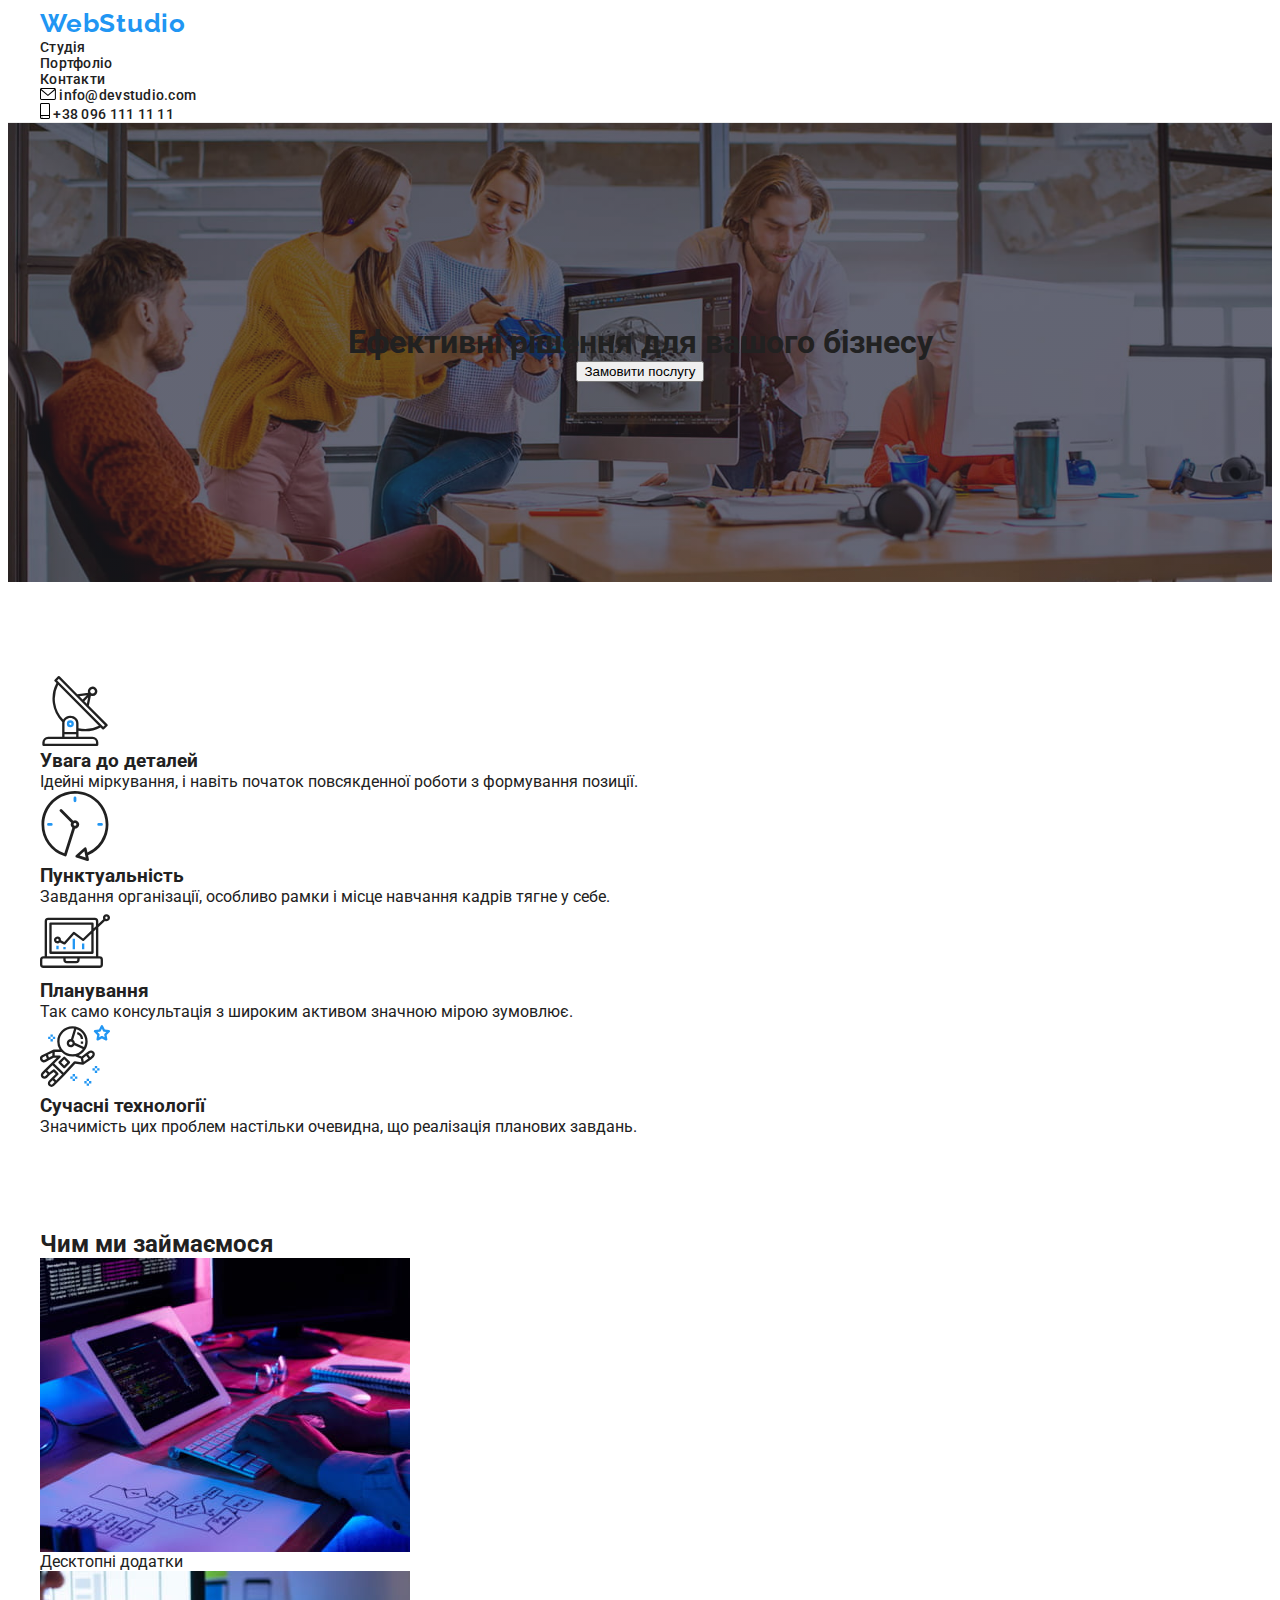
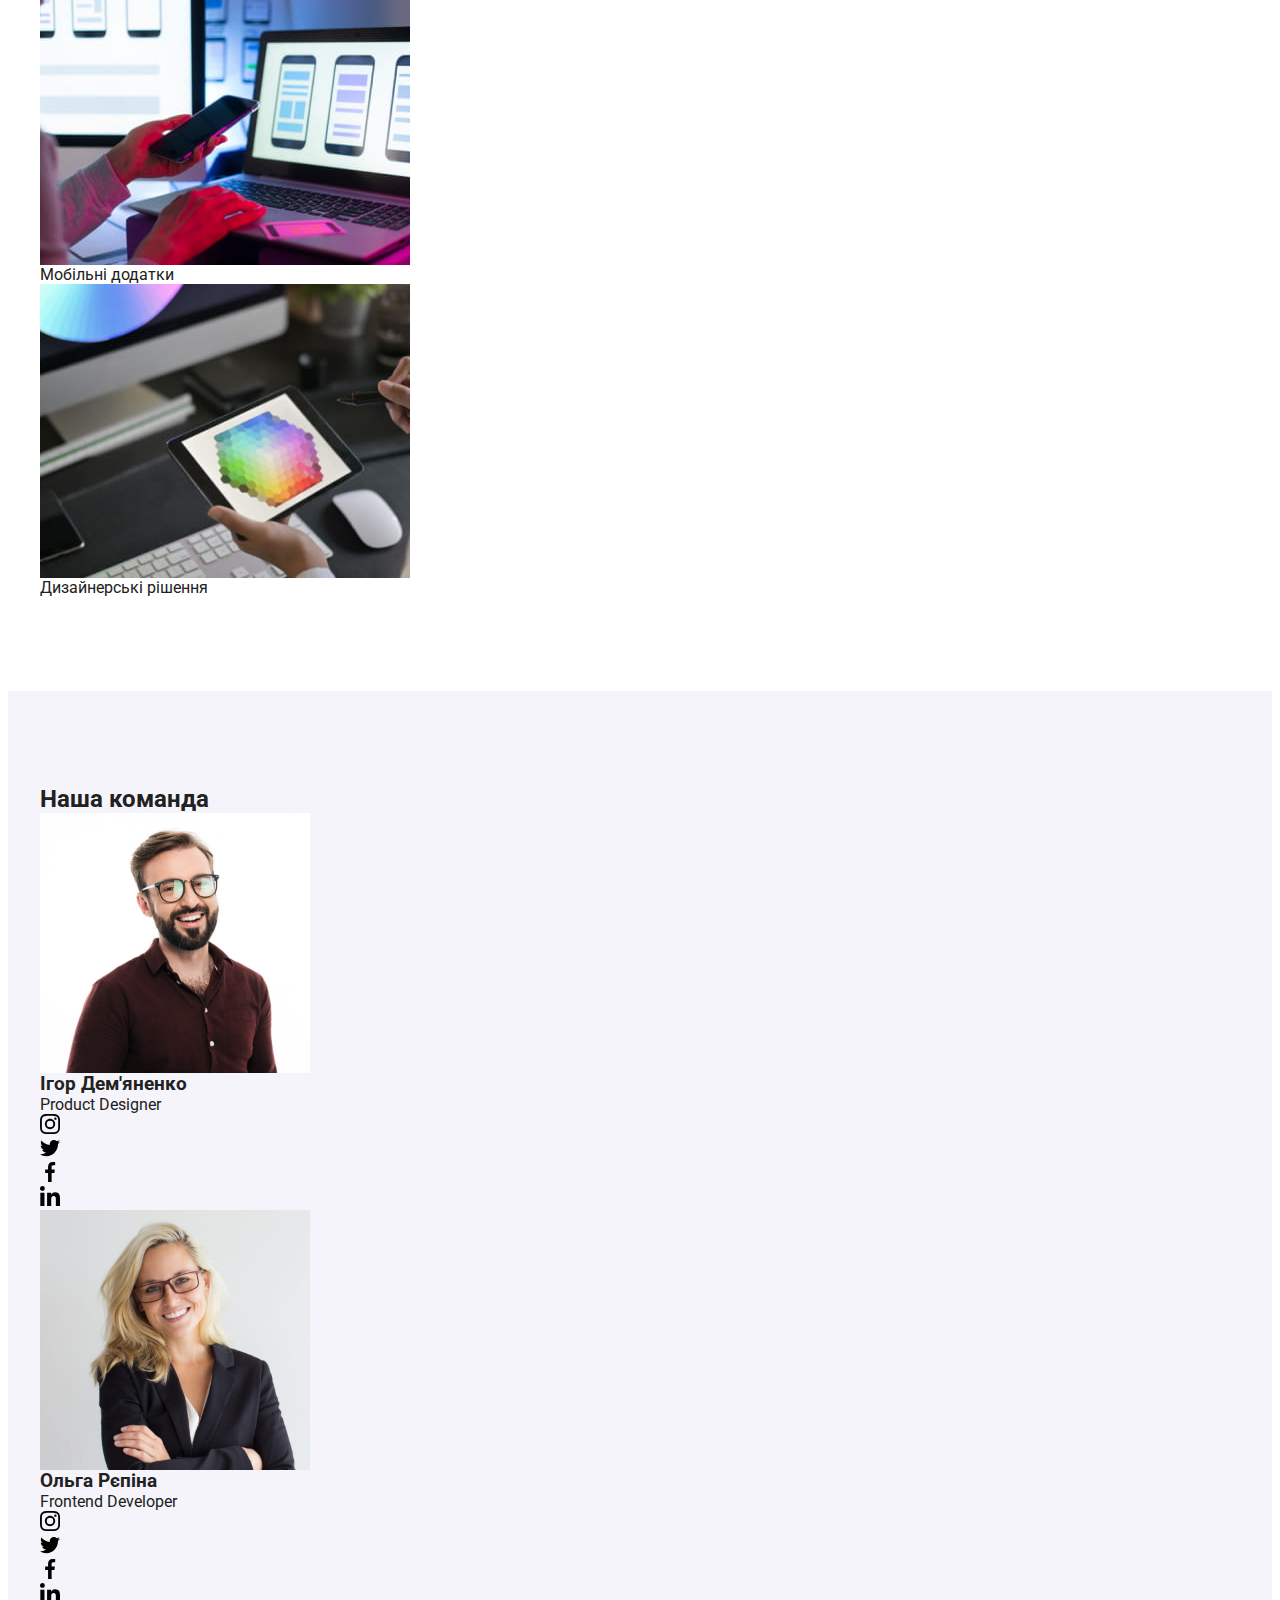
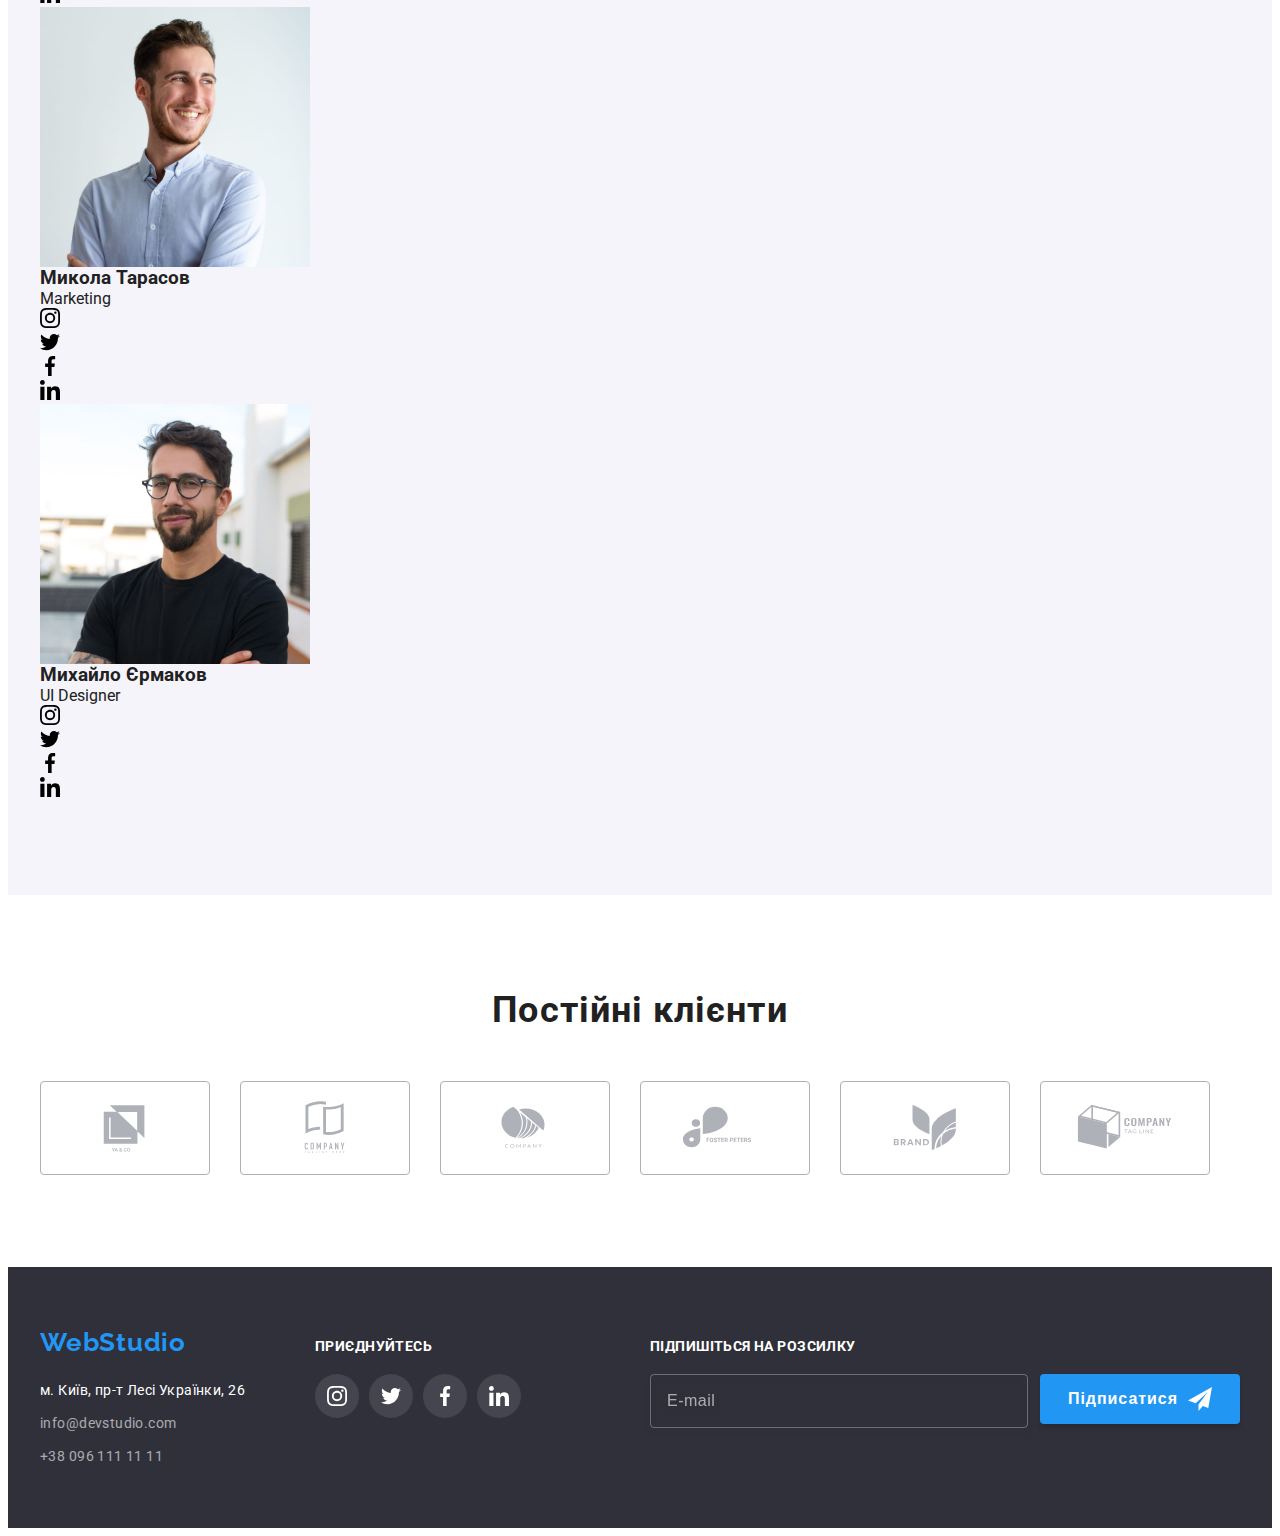
==== index.html @ ef0fe31c "edit classes by methodology BEM" ====
<!DOCTYPE html>
<html lang="uk">
  <head>
    <meta charset="UTF-8" />
    <meta http-equiv="X-UA-Compatible" content="IE=edge" />
    <meta name="viewport" content="width=device-width, initial-scale=1.0" />
    <title>Студія</title>
    <!-- Fonts -->
    <link rel="preconnect" href="https://fonts.googleapis.com" />
    <link rel="preconnect" href="https://fonts.gstatic.com" crossorigin />
    <link
      href="https://fonts.googleapis.com/css2?family=Raleway:wght@700&family=Roboto:wght@400;500;700;900&display=swap"
      rel="stylesheet"
    />
    <!-- Modern Normalize -->
    <link
      rel="stylesheet"
      href="https://cdnjs.cloudflare.com/ajax/libs/modern-normalize/1.1.0/modern-normalize.min.css"
      integrity="sha512-wpPYUAdjBVSE4KJnH1VR1HeZfpl1ub8YT/NKx4PuQ5NmX2tKuGu6U/JRp5y+Y8XG2tV+wKQpNHVUX03MfMFn9Q=="
      crossorigin="anonymous"
      referrerpolicy="no-referrer"
    />
    <!-- Custom Styles -->
    <link rel="stylesheet" href="./css/style.css" />
  </head>
  <body class="page">
    <header class="header">
      <div class="container header__container">
        <a class="logo header__logo link" lang="en" href="./index.html"
          >Web<span class="logo__dark">Studio</span></a
        >
        <nav class="nav">
          <ul class="nav__list list">
            <li class="nav__item">
              <a class="nav__link link current" href="./index.html">Студія</a>
            </li>
            <li class="nav__item">
              <a class="nav__link link" href="./portfolio.html">Портфоліо</a>
            </li>
            <li class="nav__item">
              <a class="nav__link link" href="#">Контакти</a>
            </li>
          </ul>
        </nav>
        <ul class="header-contact list">
          <li class="header-contact__item">
            <a class="header-contact__link link" href="mailto:info@devstudio.com">
              <svg class="header-contact__icon" width="16" height="12">
                <use href="./images/icons.svg#mail"></use>
              </svg>
              info@devstudio.com</a
            >
          </li>
          <li class="header-contact__item">
            <a class="header-contact__link link" href="tel:+380961111111">
              <svg class="header-contact__icon" width="10" height="16">
                <use href="./images/icons.svg#phone"></use>
              </svg>
              +38 096 111 11 11</a
            >
          </li>
        </ul>
      </div>
    </header>
    <main>
      <!-- Герой  -->
      <section class="hero">
        <div class="container">
          <h1 class="hero__title">Ефективні рішення для вашого бізнесу</h1>
          <button class="hero__btn" type="button" data-modal-open>Замовити послугу</button>
        </div>
      </section>
      <!-- Особливості -->
      <section class="features section">
        <div class="container">
          <h2 class="features__main-title visually-hidden">Особливості</h2>
          <ul class="features__list list">
            <li class="features__list-item">
              <div class="features__bg-box">
                <svg class="features__icon" width="70" height="70">
                  <use href="./images/icons.svg#antenna"></use>
                </svg>
              </div>
              <h3 class="features__title">Увага до деталей</h3>
              <p class="features__subtitle">
                Ідейні міркування, і навіть початок повсякденної роботи з формування позиції.
              </p>
            </li>
            <li class="features__list-item">
              <div class="features__bg-box">
                <svg class="features__icon" width="70" height="70">
                  <use href="./images/icons.svg#clock"></use>
                </svg>
              </div>
              <h3 class="features__title">Пунктуальність</h3>
              <p class="features__subtitle">
                Завдання організації, особливо рамки і місце навчання кадрів тягне у себе.
              </p>
            </li>
            <li class="features__list-item">
              <div class="features__bg-box">
                <svg class="features__icon" width="70" height="70">
                  <use href="./images/icons.svg#diagram"></use>
                </svg>
              </div>
              <h3 class="features__title">Планування</h3>
              <p class="features__subtitle">
                Так само консультація з широким активом значною мірою зумовлює.
              </p>
            </li>
            <li class="features__list-item">
              <div class="features__bg-box">
                <svg class="features__icon" width="70" height="70">
                  <use href="./images/icons.svg#astronaut"></use>
                </svg>
              </div>
              <h3 class="features__title">Сучасні технології</h3>
              <p class="features__subtitle">
                Значимість цих проблем настільки очевидна, що реалізація планових завдань.
              </p>
            </li>
          </ul>
        </div>
      </section>
      <!-- Чим ми займаємося -->
      <section class="function">
        <div class="container">
          <h2 class="function__title">Чим ми займаємося</h2>
          <ul class="function__list list">
            <li class="function__list-item">
              <div class="function__thumb">
                <img
                  class="function__img"
                  src="./images/what-we-do/img-1.jpg"
                  alt="Десктопні додатки"
                  width="370"
                  height="294"
                />
                <div class="function__txt-box">
                  <p class="function__txt">Десктопні додатки</p>
                </div>
              </div>
            </li>
            <li class="function__list-item">
              <div class="function__thumb">
                <img
                  class="function__img"
                  src="./images/what-we-do/img-2.jpg"
                  alt="Мобільні додатки"
                  width="370"
                  height="294"
                />
                <div class="function__txt-box">
                  <p class="function__txt">Мобільні додатки</p>
                </div>
              </div>
            </li>
            <li class="function__list-item">
              <div class="function__thumb">
                <img
                  class="function__img"
                  src="./images/what-we-do/img-3.jpg"
                  alt="Дизайнерські рішення"
                  width="370"
                  height="294"
                />
                <div class="function__txt-box">
                  <p class="function__txt">Дизайнерські рішення</p>
                </div>
              </div>
            </li>
          </ul>
        </div>
      </section>
      <!-- Наша команда -->
      <section class="team section">
        <div class="container">
          <h2 class="team__title">Наша команда</h2>
          <ul class="team__list list">
            <li class="team__item">
              <img
                class="team__img"
                src="./images/our-team/img-1.jpg"
                alt="Ігор Дем'яненко"
                width="270"
                height="260"
              />
              <div class="team__info">
                <h3 class="team__name">Ігор Дем'яненко</h3>
                <p class="team__profession" lang="en">Product Designer</p>
                <ul class="team__socials list">
                  <li class="socials_item">
                    <a
                      class="socials_link link"
                      href="https://instagram.com"
                      target="_blank"
                      rel="noopener noreferrer"
                      aria-label="Instagram"
                    >
                      <svg class="socials_icon" width="20" height="20">
                        <use href="./images/icons.svg#instagram"></use>
                      </svg>
                    </a>
                  </li>
                  <li class="socials__item">
                    <a
                      class="socials__link link"
                      href="https://twitter.com"
                      target="_blank"
                      rel="noopener noreferrer"
                      aria-label="Twitter"
                    >
                      <svg class="socials__icon" width="20" height="20">
                        <use href="./images/icons.svg#twitter"></use>
                      </svg>
                    </a>
                  </li>
                  <li class="socials__item">
                    <a
                      class="socials__link link"
                      href="https://facebook.com"
                      target="_blank"
                      rel="noopener noreferrer"
                      aria-label="Facebook"
                    >
                      <svg class="socials__icon" width="20" height="20">
                        <use href="./images/icons.svg#facebook"></use>
                      </svg>
                    </a>
                  </li>
                  <li class="socials__item">
                    <a
                      class="socials__link link"
                      href="https://linkedin.com"
                      target="_blank"
                      rel="noopener noreferrer"
                      aria-label="Linkedin"
                    >
                      <svg class="socials__icon" width="20" height="20">
                        <use href="./images/icons.svg#linkedin"></use>
                      </svg>
                    </a>
                  </li>
                </ul>
              </div>
            </li>
            <li class="team__item">
              <img
                class="team__img"
                src="./images/our-team/img-2.jpg"
                alt="Ольга Рєпіна"
                width="270"
                height="260"
              />
              <div class="team__info">
                <h3 class="team__name">Ольга Рєпіна</h3>
                <p class="team__profession" lang="en">Frontend Developer</p>
                <ul class="team__socials list">
                  <li class="socials__item">
                    <a
                      class="socials__link link"
                      href="https://instagram.com"
                      target="_blank"
                      rel="noopener noreferrer"
                      aria-label="Instagram"
                    >
                      <svg class="socials__icon" width="20" height="20">
                        <use href="./images/icons.svg#instagram"></use>
                      </svg>
                    </a>
                  </li>
                  <li class="socials__item">
                    <a
                      class="socials__link link"
                      href="https://twitter.com"
                      target="_blank"
                      rel="noopener noreferrer"
                      aria-label="Twitter"
                    >
                      <svg class="socials__icon" width="20" height="20">
                        <use href="./images/icons.svg#twitter"></use>
                      </svg>
                    </a>
                  </li>
                  <li class="socials__item">
                    <a
                      class="socials__link link"
                      href="https://facebook.com"
                      target="_blank"
                      rel="noopener noreferrer"
                      aria-label="Facebook"
                    >
                      <svg class="socials__icon" width="20" height="20">
                        <use href="./images/icons.svg#facebook"></use>
                      </svg>
                    </a>
                  </li>
                  <li class="socials__item">
                    <a
                      class="socials__link link"
                      href="https://linkedin.com"
                      target="_blank"
                      rel="noopener noreferrer"
                      aria-label="Linkedin"
                    >
                      <svg class="socials__icon" width="20" height="20">
                        <use href="./images/icons.svg#linkedin"></use>
                      </svg>
                    </a>
                  </li>
                </ul>
              </div>
            </li>
            <li class="team__item">
              <img
                class="team__img"
                src="./images/our-team/img-3.jpg"
                alt="Микола Тарасов"
                width="270"
                height="260"
              />
              <div class="team__info">
                <h3 class="team__name">Микола Тарасов</h3>
                <p class="team__profession" lang="en">Marketing</p>
                <ul class="team__socials list">
                  <li class="socials__item">
                    <a
                      class="socials__link link"
                      href="https://instagram.com"
                      target="_blank"
                      rel="noopener noreferrer"
                      aria-label="Instagram"
                    >
                      <svg class="socials__icon" width="20" height="20">
                        <use href="./images/icons.svg#instagram"></use>
                      </svg>
                    </a>
                  </li>
                  <li class="socials__item">
                    <a
                      class="socials__link link"
                      href="https://twitter.com"
                      target="_blank"
                      rel="noopener noreferrer"
                      aria-label="Twitter"
                    >
                      <svg class="socials__icon" width="20" height="20">
                        <use href="./images/icons.svg#twitter"></use>
                      </svg>
                    </a>
                  </li>
                  <li class="socials__item">
                    <a
                      class="socials__link link"
                      href="https://facebook.com"
                      target="_blank"
                      rel="noopener noreferrer"
                      aria-label="Facebook"
                    >
                      <svg class="socials__icon" width="20" height="20">
                        <use href="./images/icons.svg#facebook"></use>
                      </svg>
                    </a>
                  </li>
                  <li class="socials__item">
                    <a
                      class="socials__link link"
                      href="https://linkedin.com"
                      target="_blank"
                      rel="noopener noreferrer"
                      aria-label="Linkedin"
                    >
                      <svg class="socials__icon" width="20" height="20">
                        <use href="./images/icons.svg#linkedin"></use>
                      </svg>
                    </a>
                  </li>
                </ul>
              </div>
            </li>
            <li class="team__item">
              <img
                class="team__img"
                src="./images/our-team/img-4.jpg"
                alt="Михайло Єрмаков"
                width="270"
                height="260"
              />
              <div class="team__info">
                <h3 class="team__name">Михайло Єрмаков</h3>
                <p class="team__profession" lang="en">UI Designer</p>
                <ul class="team__socials list">
                  <li class="socials__item">
                    <a
                      class="socials__link link"
                      href="https://instagram.com"
                      target="_blank"
                      rel="noopener noreferrer"
                      aria-label="Instagram"
                    >
                      <svg class="socials__icon" width="20" height="20">
                        <use href="./images/icons.svg#instagram"></use>
                      </svg>
                    </a>
                  </li>
                  <li class="socials__item">
                    <a
                      class="socials__link link"
                      href="https://twitter.com"
                      target="_blank"
                      rel="noopener noreferrer"
                      aria-label="Twitter"
                    >
                      <svg class="socials__icon" width="20" height="20">
                        <use href="./images/icons.svg#twitter"></use>
                      </svg>
                    </a>
                  </li>
                  <li class="socials__item">
                    <a
                      class="socials__link link"
                      href="https://facebook.com"
                      target="_blank"
                      rel="noopener noreferrer"
                      aria-label="Facebook"
                    >
                      <svg class="socials__icon" width="20" height="20">
                        <use href="./images/icons.svg#facebook"></use>
                      </svg>
                    </a>
                  </li>
                  <li class="socials__item">
                    <a
                      class="socials__link link"
                      href="https://linkedin.com"
                      target="_blank"
                      rel="noopener noreferrer"
                      aria-label="Linkedin"
                    >
                      <svg class="socials__icon" width="20" height="20">
                        <use href="./images/icons.svg#linkedin"></use>
                      </svg>
                    </a>
                  </li>
                </ul>
              </div>
            </li>
          </ul>
        </div>
      </section>
      <!-- Постійні клієнти -->
      <section class="clients section">
        <div class="container">
          <h2 class="clients-title">Постійні клієнти</h2>
          <ul class="clients-list list">
            <li class="clients-list-item">
              <a
                class="clients-link link"
                href="#"
                target="_blank"
                rel="noopener noreferrer"
                aria-label="YA & CO"
                ><svg class="client-icon" width="106" height="60">
                  <use href="./images/icons.svg#client1"></use>
                </svg>
              </a>
            </li>
            <li class="clients-list-item">
              <a
                class="clients-link link"
                href="#"
                target="_blank"
                rel="noopener noreferrer"
                aria-label="COMPANY TAGLINE HERE"
                ><svg class="client-icon" width="106" height="60">
                  <use href="./images/icons.svg#client2"></use>
                </svg>
              </a>
            </li>
            <li class="clients-list-item">
              <a
                class="clients-link link"
                href="#"
                target="_blank"
                rel="noopener noreferrer"
                aria-label="COMPANY"
                ><svg class="client-icon" width="106" height="60">
                  <use href="./images/icons.svg#client3"></use>
                </svg>
              </a>
            </li>
            <li class="clients-list-item">
              <a
                class="clients-link link"
                href="#"
                target="_blank"
                rel="noopener noreferrer"
                aria-label="FOSTER PETERS"
                ><svg class="client-icon" width="106" height="60">
                  <use href="./images/icons.svg#client4"></use>
                </svg>
              </a>
            </li>
            <li class="clients-list-item">
              <a
                class="clients-link link"
                href="#"
                target="_blank"
                rel="noopener noreferrer"
                aria-label="BRAND"
                ><svg class="client-icon" width="106" height="60">
                  <use href="./images/icons.svg#client5"></use>
                </svg>
              </a>
            </li>
            <li class="clients-list-item">
              <a
                class="clients-link link"
                href="#"
                target="_blank"
                rel="noopener noreferrer"
                aria-label="COMPANY TAG LINE"
                ><svg class="client-icon" width="106" height="60">
                  <use href="./images/icons.svg#client6"></use>
                </svg>
              </a>
            </li>
          </ul>
        </div>
      </section>
    </main>
    <footer class="footer">
      <div class="footer-container container">
        <div class="footer-nav">
          <a class="logo footer-link link" lang="en" href="./index.html"
            >Web<span class="logo__light">Studio</span></a
          >
          <address class="info">
            <ul class="info-list list">
              <li class="info-list-item">
                <a
                  class="adress-link link"
                  href="https://goo.gl/maps/as8fTJ3yX4qx2LzX6"
                  target="_blank"
                  rel="noopener noreferrer"
                  >м. Київ, пр-т Лесі Українки, 26</a
                >
              </li>
              <li class="info-list-item">
                <a class="info-link link" href="mailto:info@devstudio.com">info@devstudio.com</a>
              </li>
              <li class="info-list-item">
                <a class="info-link link" href="tel:+380961111111">+38 096 111 11 11</a>
              </li>
            </ul>
          </address>
        </div>
        <div class="footer-socials">
          <strong class="footer-socials-title">приєднуйтесь</strong>
          <ul class="footer-socials-list list">
            <li class="footer-socials-item">
              <a
                class="footer-socials-link link"
                href="https://instagram.com"
                target="_blank"
                rel="noopener noreferrer"
                aria-label="Instagram"
              >
                <svg class="footer-socials-icon" width="20" height="20">
                  <use href="./images/icons.svg#instagram"></use>
                </svg>
              </a>
            </li>
            <li class="footer-socials-item">
              <a
                class="footer-socials-link link"
                href="https://twitter.com"
                target="_blank"
                rel="noopener noreferrer"
                aria-label="Twitter"
              >
                <svg class="footer-socials-icon" width="20" height="20">
                  <use href="./images/icons.svg#twitter"></use>
                </svg>
              </a>
            </li>
            <li class="footer-socials-item">
              <a
                class="footer-socials-link link"
                href="https://facebook.com"
                target="_blank"
                rel="noopener noreferrer"
                aria-label="Facebook"
              >
                <svg class="footer-socials-icon" width="20" height="20">
                  <use href="./images/icons.svg#facebook"></use>
                </svg>
              </a>
            </li>
            <li class="footer-socials-item">
              <a
                class="footer-socials-link link"
                href="https://linkedin.com"
                target="_blank"
                rel="noopener noreferrer"
                aria-label="Linkedin"
              >
                <svg class="footer-socials-icon" width="20" height="20">
                  <use href="./images/icons.svg#linkedin"></use>
                </svg>
              </a>
            </li>
          </ul>
        </div>

        <div class="subscribe-box">
          <strong class="subscribe-form-title">Підпишіться на розсилку</strong>
          <form class="subscribe-form" name="subscribe-form">
            <label class="subscribe-form-field">
              <input
                class="subscribe-form-input"
                type="email"
                name="user-mail"
                placeholder="E-mail"
            /></label>
            <button class="subscribe-btn" type="submit">
              Підписатися
              <svg class="subscribe-icon" width="24" height="24">
                <use href="./images/icons.svg#subscribe"></use>
              </svg>
            </button>
          </form>
        </div>
      </div>
    </footer>
    <!-- Modal window -->
    <div class="backdrop is-hidden" data-modal>
      <div class="modal">
        <button class="modal-btn" type="button" data-modal-close>
          <svg width="11" height="11">
            <use href="./images/icons.svg#close-x"></use>
          </svg>
        </button>
        <!-- Modal window form -->
        <form class="register-form" name="register-form">
          <strong class="register-form-title">Залиште свої дані, ми вам передзвонимо</strong>

          <div class="register-form-group" role="group">
            <label class="register-form-field">
              <span class="register-form-label">Ім'я</span>
              <input class="register-form-input" type="text" name="user-name" required />
              <svg class="register-form-icon" width="18" height="18">
                <use href="./images/icons.svg#form-name"></use>
              </svg>
            </label>

            <label class="register-form-field">
              <span class="register-form-label">Телефон</span>
              <input
                class="register-form-input"
                type="tel"
                name="user-phone"
                required
                minlength="12"
                maxlength="12"
              />
              <svg class="register-form-icon" width="18" height="18">
                <use href="./images/icons.svg#form-tel"></use>
              </svg>
            </label>

            <label class="register-form-field">
              <span class="register-form-label">Пошта</span>
              <input class="register-form-input" type="email" name="user-mail" required />
              <svg class="register-form-icon" width="18" height="18">
                <use href="./images/icons.svg#form-mail"></use>
              </svg>
            </label>

            <label class="register-form-field">
              <span class="register-form-head">Коментар</span>
              <textarea
                class="register-form-comment"
                name="user-comment"
                rows="4"
                placeholder="Введіть текст"
              ></textarea>
            </label>
          </div>

          <label class="register-form-agreement">
            <input
              class="register-form-checkbox visually-hidden"
              type="checkbox"
              name="user-agreement"
            />
            <svg class="checkbox-icon" width="16" height="15">
              <use class="icon-checked" href="./images/icons.svg#checked"></use>
              <use class="icon-unchecked" href="./images/icons.svg#unchecked"></use>
            </svg>
            <span class="register-form-desc">
              Погоджуюся з розсилкою та приймаю
              <a class="register-form-link link" href="#" target="_blank">Умови договору</a>
            </span>
          </label>
          <button class="register-form-btn" type="submit">Відправити</button>
        </form>
      </div>
    </div>
    <script src="./js/modal.js"></script>
  </body>
</html>
---- css/style.css ----
:root {
  /* Fonts */
  --main-font: 'Roboto', sans-serif;
  --secondary-font: 'Raleway', sans-serif;

  /* Text colors */
  --main-txt-cl: #212121;
  --secondary-txt-cl: #757575;
  --light-txt-cl: #ffffff;
  --dark-logo-cl: #000000;
  --blue-cl: #2196f3;
  --info-txt-cl: rgba(255, 255, 255, 0.6);
  --secondary-form-txt-cl: rgba(117, 117, 117, 0.5);

  /* Background colors */
  --main-background-cl: #ffffff;
  --secondary-background-cl: #2f303a;
  --grey-background-cl: #f5f4fa;
  --shadow-background: rgba(47, 48, 58, 0.4);
  --footer-icon-bcgr: rgba(255, 255, 255, 0.1);
  --modal-backdrop-bcgr: rgba(0, 0, 0, 0.2);
  --card-overlay-bg: rgba(33, 150, 243, 0.9);
  --card-functions-bg: rgba(47, 48, 58, 0.8);

  /* Button colors */
  --dark-blue-cl: #188ce8;
  --gray-icon: #afb1b8;

  /* Border colors */
  --header-brdr-cl: #ececec;
  --cards-brdr-cl: #eeeeee;
  --modal-btn-brdr: rgba(0, 0, 0, 0.1);
  --modal-form-brdr: rgba(33, 33, 33, 0.2);

  /* Variables of elements in grid (Portfolio)*/
  --items: 3;
  --indent: 30px;

  /* Animation */
  --animation: 250ms cubic-bezier(0.4, 0, 0.2, 1);
}

/**
  |============================
  | Basic Styles
  |============================
*/

.page {
  background-color: var(--main-background-cl);
  font-family: var(--main-font);
  color: var(--main-txt-cl);
}

/* Reset */
h1,
h2,
h3,
h4,
h5,
h6,
p {
  margin: 0;
}

img {
  display: block;
  max-width: 100%;
  height: auto;
}

.link {
  text-decoration: none;
  color: currentColor;
}

.list {
  list-style: none;
  margin: 0;
  padding: 0;
}

/* Section */
.section {
  padding-top: 94px;
  padding-bottom: 94px;
}

/* Container */
.container {
  width: 1200px;
  padding-left: 15px;
  padding-right: 15px;
  margin: 0 auto;
}

/* Visually Hidden */
.visually-hidden {
  position: absolute;
  width: 1px;
  height: 1px;
  margin: -1px;
  border: 0;
  padding: 0;
  white-space: nowrap;
  clip-path: inset(100%);
  clip: rect(0 0 0 0);
  overflow: hidden;
}

/**
  |============================
  | Header
  |============================
*/
.header {
  font-weight: 500;
  font-size: 14px;
  line-height: calc(16 / 14);
  letter-spacing: 0.02em;
  border-bottom: 1px solid var(--header-brdr-cl);
}
.header-container {
  display: flex;
}
.logo {
  font-family: var(--secondary-font);
  font-weight: 700;
  font-size: 26px;
  line-height: calc(31 / 26);
  letter-spacing: 0.03em;
  color: var(--blue-cl);
}
.logo-part-dark {
  color: var(--dark-logo-cl);
}

.header-link {
  padding-top: 24px;
  padding-bottom: 24px;
  margin-right: 93px;
}

.main-nav {
  margin-right: auto;
}
.main-nav-list {
  display: flex;
  gap: 50px;
}

.main-nav-link,
.header-contact-link {
  position: relative;
  display: flex;
  padding-top: 32px;
  padding-bottom: 31px;
  align-items: center;
  gap: 10px;

  transition: color var(--animation);
}

.main-nav-link.current::before {
  content: '';

  position: absolute;
  left: 0;
  bottom: -1px;

  display: block;
  width: 100%;
  height: 4px;
  background-color: var(--blue-cl);
  border-radius: 2px;
}

.main-nav-link:hover,
.main-nav-link:focus,
.header-contact-link:hover,
.header-contact-link:focus {
  color: var(--blue-cl);
}

.main-nav-link.current {
  color: var(--blue-cl);
}

.header-contact-list {
  display: flex;
  gap: 50px;
  color: var(--secondary-txt-cl);
}

.contact-icon {
  fill: var(--secondary-txt-cl);
  transition: fill var(--animation);
}

.header-contact-link:hover .contact-icon,
.header-contact-link:focus .contact-icon {
  fill: var(--blue-cl);
}

/**
  |============================
  | PAGE STUDIO
  |============================
*/

/* HERO */
.hero {
  max-width: 1600px;
  margin-left: auto;
  margin-right: auto;
  padding-top: 200px;
  padding-bottom: 200px;
  background-color: var(--secondary-background-cl);
  background-image: linear-gradient(to right, var(--shadow-background), var(--shadow-background)),
    url(../images/hero/hero-bcgr.jpg);
  background-position: center;
  background-repeat: no-repeat;
  background-size: cover;
  text-align: center;
}
.hero-title {
  width: 696px;
  margin-left: auto;
  margin-right: auto;
  margin-bottom: 30px;
  font-weight: 900;
  font-size: 44px;
  line-height: calc(60 / 44);
  letter-spacing: 0.06em;
  text-transform: uppercase;
  color: var(--light-txt-cl);
}
.hero-btn {
  min-width: 216px;
  min-height: 50px;
  padding: 10px;
  font-family: inherit;
  font-weight: 700;
  font-size: 16px;
  line-height: calc(30 / 16);
  letter-spacing: 0.06em;
  color: var(--light-txt-cl);
  background-color: var(--blue-cl);
  cursor: pointer;
  border-style: none;
  border-radius: 4px;

  transition: background-color var(--animation);
}
.hero-btn:hover,
.hero-btn:focus {
  background-color: var(--dark-blue-cl);
}

/* FEATURES */
.features-list {
  display: flex;
  gap: 30px;
}
.features-list-item {
  width: 270px;
}
.features-title {
  margin-bottom: 10px;
  font-weight: 700;
  font-size: 14px;
  line-height: calc(16 / 14);
  letter-spacing: 0.03em;
  text-transform: uppercase;
}

.background-icon {
  display: flex;
  height: 120px;
  background: var(--grey-background-cl);
  border-radius: 4px;
  align-items: center;
  justify-content: center;
  margin-bottom: 30px;
}

.features-subtitle {
  font-size: 14px;
  line-height: calc(24 / 14);
  letter-spacing: 0.03em;
  color: var(--secondary-txt-cl);
}

/* FUNCTION */
.function {
  padding-bottom: 94px;
}
.function-list {
  display: flex;
  gap: 30px;
}

.function-title {
  margin-bottom: 50px;
  font-weight: 700;
  font-size: 36px;
  line-height: calc(42 / 36);
  text-align: center;
  letter-spacing: 0.03em;
  color: var(--main-txt-cl);
}

.function-thumb {
  position: relative;
}

.function-txt-box {
  position: absolute;
  bottom: 0;
  left: 0;

  width: 100%;
  height: 70px;
  display: flex;
  align-items: center;
  justify-content: center;

  background-color: var(--card-functions-bg);
}

.function-txt {
  font-weight: 700;
  font-size: 14px;
  line-height: calc(16 / 14);
  /* text-align: center; */
  letter-spacing: 0.03em;
  text-transform: uppercase;
  color: var(--light-txt-cl);
}

/* TEAM */
.team {
  background-color: var(--grey-background-cl);
}
.team-title {
  margin-bottom: 50px;
  font-weight: 700;
  font-size: 36px;
  line-height: calc(42 / 36);
  text-align: center;
  letter-spacing: 0.03em;
  color: var(--main-txt-cl);
}
.team-list {
  display: flex;
  gap: 30px;
}
.team-list-item {
  text-align: center;
  background-color: var(--main-background-cl);
  box-shadow: 0px 1px 3px rgba(0, 0, 0, 0.12), 0px 1px 1px rgba(0, 0, 0, 0.14),
    0px 2px 1px rgba(0, 0, 0, 0.2);
  border-radius: 0px 0px 4px 4px;
}
.txt-part {
  padding: 30px;
}
.name {
  margin-bottom: 10px;
  font-weight: 500;
  font-size: 16px;
  line-height: calc(19 / 16);
  letter-spacing: 0.03em;
  color: var(--main-txt-cl);
}
.profession {
  margin-bottom: 16px;
  line-height: calc(19 / 16);
  letter-spacing: 0.03em;
  color: var(--secondary-txt-cl);
}
/* Socails */
.socials {
  display: flex;
  justify-content: center;
  gap: 10px;
}
.socials-link {
  display: flex;
  align-items: center;
  justify-content: center;
  width: 44px;
  height: 44px;
  background-color: var(--main-background-cl);
  border-radius: 50%;

  transition: background-color var(--animation);
}

.socials-icon {
  fill: var(--gray-icon);

  transition: fill var(--animation);
}

.socials-link:hover,
.socials-link:focus {
  background-color: var(--blue-cl);
}
.socials-link:hover .socials-icon,
.socials-link:focus .socials-icon {
  fill: var(--main-background-cl);
}

/* Clients */
.clients-title {
  font-weight: 700;
  font-size: 36px;
  line-height: calc(42 / 36);
  text-align: center;
  letter-spacing: 0.03em;
  margin-bottom: 50px;
}
.clients-list {
  display: flex;
  gap: 30px;
}

.clients-list-item {
  width: 170px;
  height: 92px;
}

.clients-link {
  display: flex;
  color: var(--gray-icon);
  border: 1px solid var(--gray-icon);
  border-radius: 4px;
  height: inherit;
  align-items: center;
  justify-content: center;

  transition: color var(--animation), border-color var(--animation);
}

.clients-link:hover,
.clients-link:focus {
  color: var(--blue-cl);
  border-color: var(--blue-cl);
}

.client-icon {
  fill: currentColor;
}

/**
  |============================
  | Foooter
  |============================
*/
.footer {
  padding-top: 60px;
  padding-bottom: 60px;
  background-color: var(--secondary-background-cl);
}
.footer-container {
  display: flex;
  align-items: baseline;
}
.footer-nav {
  margin-right: 70px;
}

.footer-link {
  display: block;
  margin-bottom: 20px;
}

.logo-part-light {
  color: var(--light-txt-cl);
}

.info {
  font-style: normal;
}
.info-list-item:not(:last-child) {
  margin-bottom: 9px;
}
.adress-link {
  display: block;
  font-size: 14px;
  line-height: calc(24 / 14);
  letter-spacing: 0.03em;
  color: var(--light-txt-cl);

  transition: color var(--animation);
}
.info-link {
  display: block;
  font-size: 14px;
  line-height: calc(24 / 14);
  letter-spacing: 0.03em;
  color: var(--info-txt-cl);

  transition: color var(--animation);
}
.adress-link:hover,
.adress-link:focus,
.info-link:hover,
.info-link:focus {
  color: var(--blue-cl);
}

/* Socials */
.footer-socials {
  margin-right: auto;
}

.footer-socials-title {
  display: block;
  font-weight: 700;
  font-size: 14px;
  line-height: calc(16 / 14);
  letter-spacing: 0.03em;
  text-transform: uppercase;
  color: var(--light-txt-cl);
  margin-bottom: 20px;
}

.footer-socials-list {
  display: flex;
  gap: 10px;
}

.footer-socials-item {
  width: 44px;
  height: 44px;
}
.footer-socials-link {
  display: flex;
  height: inherit;
  align-items: center;
  justify-content: center;
  background: var(--footer-icon-bcgr);
  border-radius: 50%;

  transition: background-color var(--animation);
}
.footer-socials-link:hover,
.footer-socials-link:focus {
  background-color: var(--blue-cl);
}

.footer-socials-icon {
  fill: var(--main-background-cl);
}

/* Subscribtion form */
.subscribe-form-title {
  display: block;
  font-weight: 700;
  font-size: 14px;
  line-height: calc(16 / 14);
  letter-spacing: 0.03em;
  text-transform: uppercase;
  color: var(--light-txt-cl);
  margin-bottom: 20px;
}

.subscribe-form {
  display: flex;
}

.subscribe-form-field {
  margin-right: 12px;
}

.subscribe-form-input {
  width: 358px;
  height: 50px;
  padding-left: 16px;
  border: 1px solid rgba(255, 255, 255, 0.3);
  filter: drop-shadow(0px 4px 4px rgba(0, 0, 0, 0.15));
  border-radius: 4px;
  background-color: transparent;
  outline: transparent;
  color: var(--info-txt-cl);
}

.subscribe-form-input::placeholder {
  font-weight: 400;
  font-size: 16px;
  line-height: calc(20 / 16);
  letter-spacing: 0.03em;
  color: var(--info-txt-cl);
}

.subscribe-form-input:focus {
  border-color: var(--blue-cl);
}

.subscribe-btn {
  display: flex;
  align-items: center;
  justify-content: center;
  width: 200px;
  height: 50px;
  background: var(--blue-cl);
  box-shadow: 0px 4px 4px rgba(0, 0, 0, 0.15);
  border-radius: 4px;
  border: none;
  font-weight: 700;
  font-size: 16px;
  line-height: calc(30 / 16);
  letter-spacing: 0.06em;
  color: var(--light-txt-cl);
  cursor: pointer;

  transition: background-color var(--animation);
}

.subscribe-btn:hover,
.subscribe-btn:focus {
  background-color: var(--dark-blue-cl);
}

.subscribe-icon {
  margin-left: 10px;
  fill: var(--light-txt-cl);
}

/**
  |============================
  | Modal window
  |============================
*/

.backdrop {
  position: fixed;
  top: 0;
  left: 0;

  width: 100%;
  height: 100%;
  background-color: var(--modal-backdrop-bcgr);

  transition: opacity var(--animation), visibility var(--animation);
}

.backdrop.is-hidden {
  opacity: 0;
  pointer-events: none;
  visibility: hidden;
}

.modal {
  padding: 40px;
  position: absolute;
  top: 50%;
  left: 50%;
  transform: translate(-50%, -50%);

  width: 528px;
  height: 581px;
  background-color: var(--main-background-cl);
  box-shadow: 0px 1px 3px rgba(0, 0, 0, 0.12), 0px 1px 1px rgba(0, 0, 0, 0.14),
    0px 2px 1px rgba(0, 0, 0, 0.2);
  border-radius: 4px;
}

.modal-btn {
  position: absolute;
  top: 8px;
  right: 8px;
  width: 30px;
  height: 30px;

  display: flex;
  align-items: center;
  justify-content: center;

  padding: 0;
  background-color: var(--main-background-cl);
  border-radius: 50%;
  border: 1px solid var(--modal-btn-brdr);

  cursor: pointer;
}

/**
  |============================
  | Register form
  |============================
*/

.register-form-title {
  display: block;
  font-weight: 700;
  font-size: 20px;
  line-height: calc(23 / 20);
  text-align: center;
  letter-spacing: 0.03em;
  color: var(--main-txt-cl);
  margin-bottom: 12px;
}

.register-form-group {
  margin-bottom: 20px;
}

.register-form-field {
  position: relative;
  display: block;
  margin-bottom: 10px;
}
.register-form-field:last-child {
  margin-bottom: 0;
}

.register-form-label {
  display: block;
  font-size: 12px;
  line-height: calc(14 / 12);
  letter-spacing: 0.01em;
  color: var(--secondary-txt-cl);
  margin-bottom: 4px;
}

.register-form-input {
  width: 100%;
  height: 40px;
  padding-left: 42px;
  padding-right: 42px;
  border: 1px solid var(--modal-form-brdr);
  border-radius: 4px;
  outline: transparent;

  transition: border-color var(--animation);
}

.register-form-input:focus,
.register-form-comment:focus {
  border-color: var(--blue-cl);
}

.register-form-icon {
  position: absolute;
  bottom: 11px;
  left: 12px;
  transition: fill var(--animation);
}

.register-form-input:focus + .register-form-icon {
  fill: var(--blue-cl);
}

.register-form-head {
  display: block;
  font-size: 12px;
  line-height: calc(14 / 12);
  letter-spacing: 0.01em;
  color: var(--secondary-txt-cl);
  margin-bottom: 4px;
}

.register-form-comment {
  display: block;
  width: 100%;
  height: 120px;
  padding: 12px 16px;
  font-size: 12px;
  line-height: calc(14 / 12);
  letter-spacing: 0.01em;

  resize: none;
  border: 1px solid var(--modal-form-brdr);
  border-radius: 4px;
  outline: transparent;
}

.register-form-comment::placeholder {
  font-size: 12px;
  line-height: calc(14 / 12);
  letter-spacing: 0.01em;
  color: var(--secondary-form-txt-cl);
}

.register-form-agreement {
  position: relative;
  display: flex;
  align-items: center;
  justify-content: center;
  margin-bottom: 30px;
  gap: 7px;
}

.register-form-checkbox {
  display: block;
}

.icon-checked {
  opacity: 0;
  transition: opacity var(--animation);
}

.register-form-checkbox:checked + .checkbox-icon .icon-checked {
  opacity: 1;
}

.icon-unchecked {
  opacity: 1;
  transition: opacity var(--animation);
}

.register-form-checkbox:checked + .checkbox-icon .icon-unchecked {
  opacity: 0;
}

.register-form-checkbox:focus + .checkbox-icon {
  border: 1px solid var(--blue-cl);
  border-radius: 2px;
}

.register-form-desc {
  font-weight: 400;
  font-size: 14px;
  line-height: calc(24 / 14);
  letter-spacing: 0.03em;
  color: var(--secondary-txt-cl);
  user-select: none;
}

.register-form-link {
  font-weight: 400;
  font-size: 14px;
  line-height: calc(24 / 14);
  letter-spacing: 0.03em;
  text-decoration-line: underline;
  color: var(--blue-cl);
}

.register-form-btn {
  display: block;
  margin: 0 auto;
  width: 200px;
  height: 50px;
  background-color: var(--blue-cl);
  box-shadow: 0px 4px 4px rgba(0, 0, 0, 0.15);
  border-radius: 4px;
  border: none;
  font-weight: 700;
  font-size: 16px;
  line-height: calc(30 / 16);
  letter-spacing: 0.06em;
  color: var(--light-txt-cl);
  cursor: pointer;
  transition: background-color var(--animation);
}

.register-form-btn:hover,
.register-form-btn:focus {
  background-color: var(--dark-blue-cl);
}

/**
  |============================
  | PAGE PORTFOLIO
  |============================
*/

.btn {
  border-radius: 4px;
  padding: 6px 22px;
  border-style: none;
  min-height: 38px;
}
.gallery-btn {
  display: flex;
  justify-content: center;
  gap: 8px;
  margin-bottom: 50px;
}
.gallery .btn {
  font-family: inherit;
  font-weight: 500;
  font-size: 16px;
  line-height: calc(26 / 16);
  letter-spacing: 0.03em;
  color: var(--main-txt-cl);
  background: var(--grey-background-cl);
  cursor: pointer;

  transition: box-shadow var(--animation), color var(--animation), background-color var(--animation);
}

.btn:hover,
.btn:focus,
.btn.active {
  box-shadow: 0px 3px 1px rgba(0, 0, 0, 0.1), 0px 1px 2px rgba(0, 0, 0, 0.08),
    0px 2px 2px rgba(0, 0, 0, 0.12);
  color: var(--light-txt-cl);
  background-color: var(--blue-cl);
}

.gallery-list {
  display: flex;
  flex-wrap: wrap;
  gap: 30px;
}

.gallery-list-item {
  flex-basis: calc((100% - var(--indent) * (var(--items) - 1)) / var(--items));
}

.gallery-link {
  display: inline-block;
  cursor: pointer;

  transition: box-shadow var(--animation);
}

.gallery-link:hover,
.gallery-link:focus {
  box-shadow: 0px 1px 1px rgba(0, 0, 0, 0.12), 0px 4px 4px rgba(0, 0, 0, 0.06),
    1px 4px 6px rgba(0, 0, 0, 0.16);
}

.gallery-thumb {
  position: relative;
  overflow: hidden;
}

.overlay {
  position: absolute;
  top: 0;
  left: 0;

  transform: translateY(101%);

  width: 100%;
  height: 100%;

  display: flex;
  align-items: center;
  justify-content: center;
  padding: 63px 24px;

  background-color: var(--card-overlay-bg);

  transition: transform var(--animation);
}

.gallery-link:hover .overlay,
.gallery-link:focus .overlay {
  transform: translateY(0);
}

.overlay-desc {
  font-weight: 400;
  font-size: 18px;
  line-height: calc(28 / 18);
  letter-spacing: 0.03em;
  color: var(--light-txt-cl);
}

.gallery-txt {
  padding: 20px 24px;
  border: 1px solid var(--cards-brdr-cl);
  border-top: none;
}

.gallery-title {
  margin-bottom: 4px;
  font-weight: 700;
  font-size: 18px;
  line-height: calc(36 / 18);
  letter-spacing: 0.06em;
  color: var(--main-txt-cl);
}
.gallery-subtitle {
  font-size: 16px;
  line-height: calc(30 / 16);
  letter-spacing: 0.03em;
  color: var(--secondary-txt-cl);
}
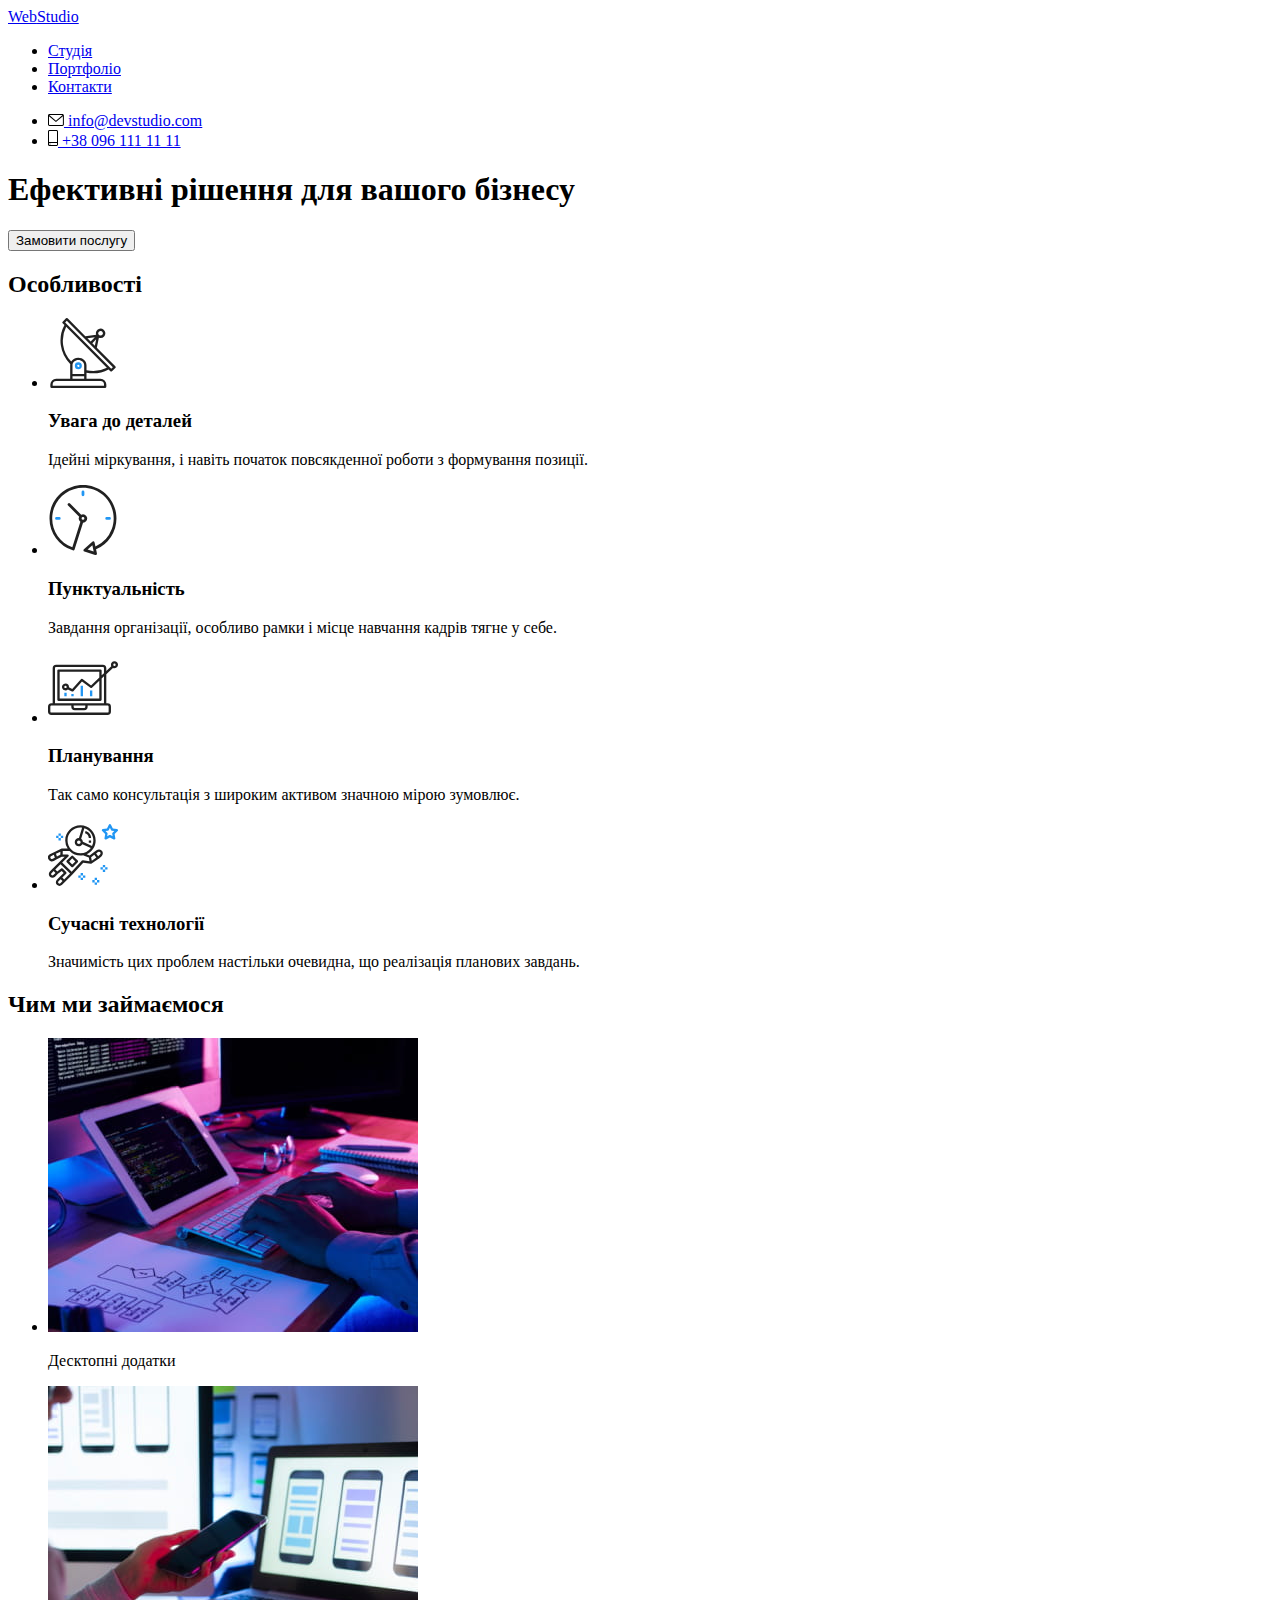
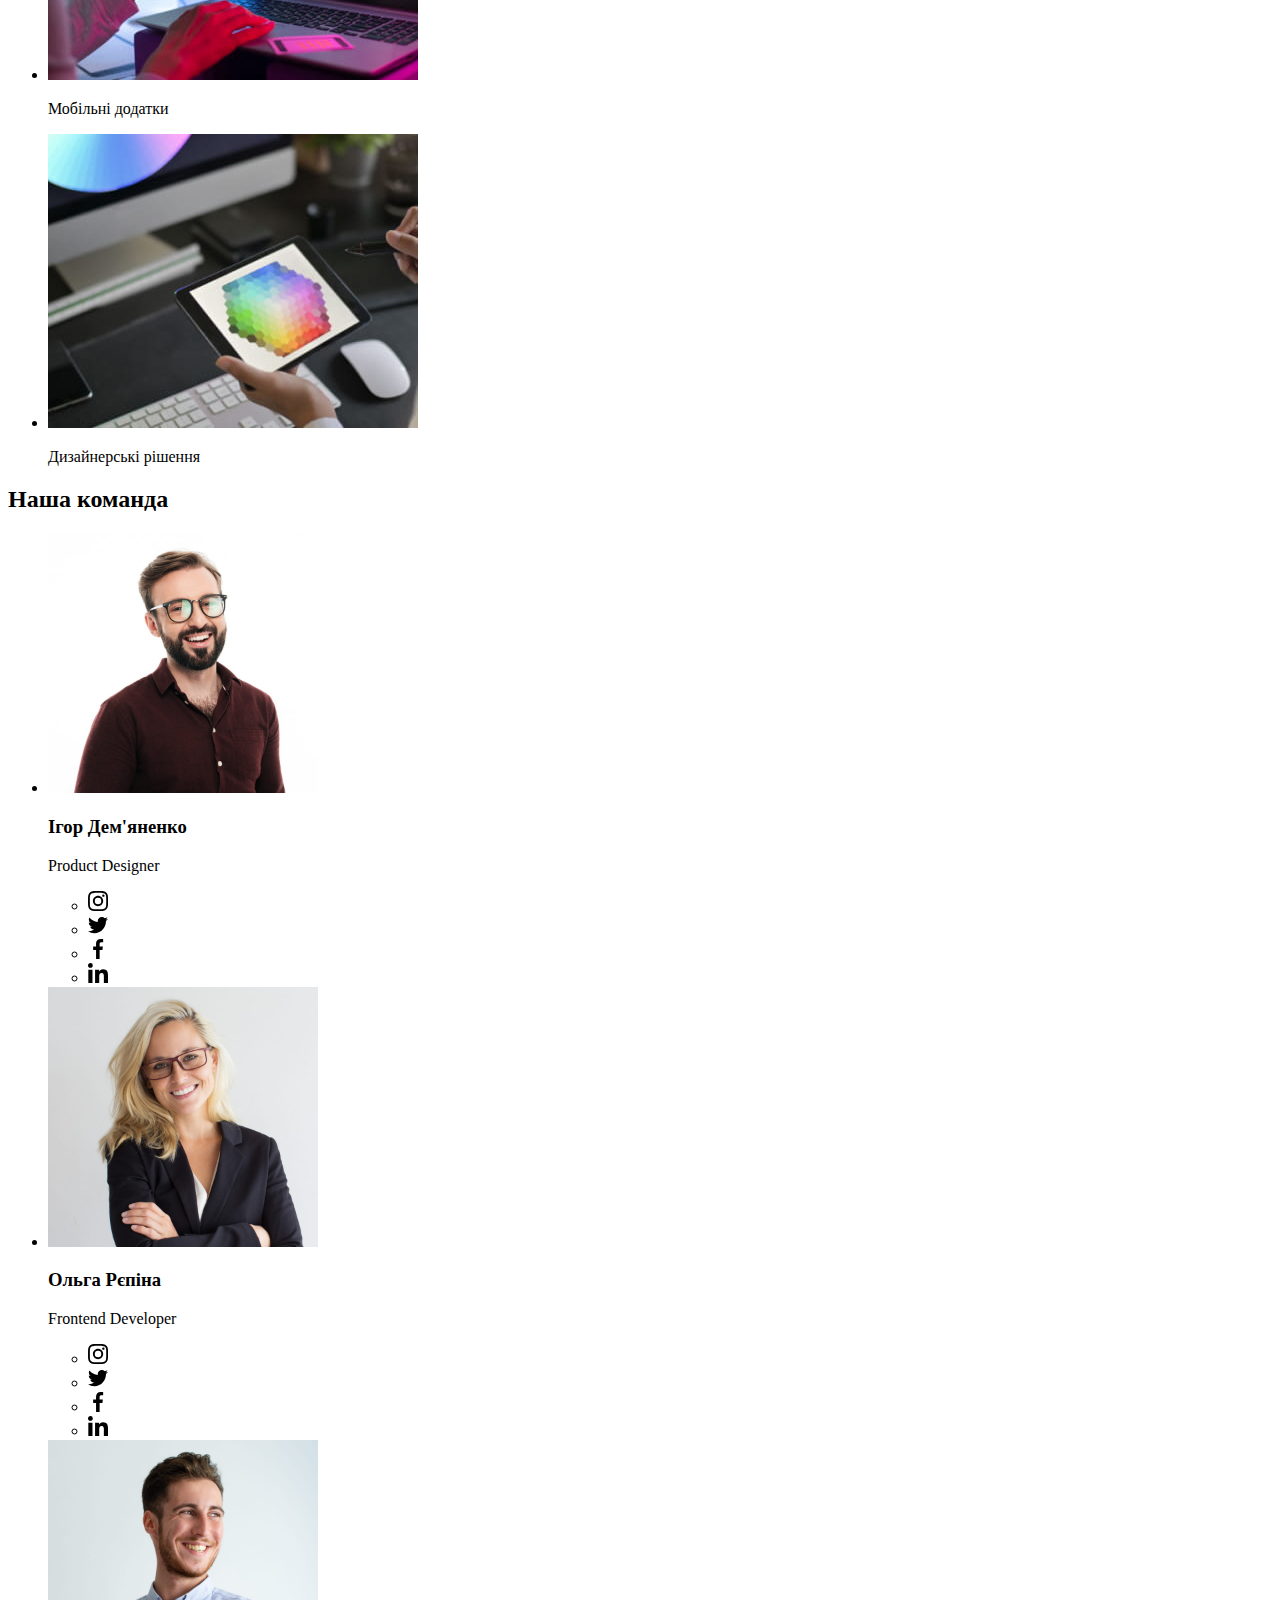
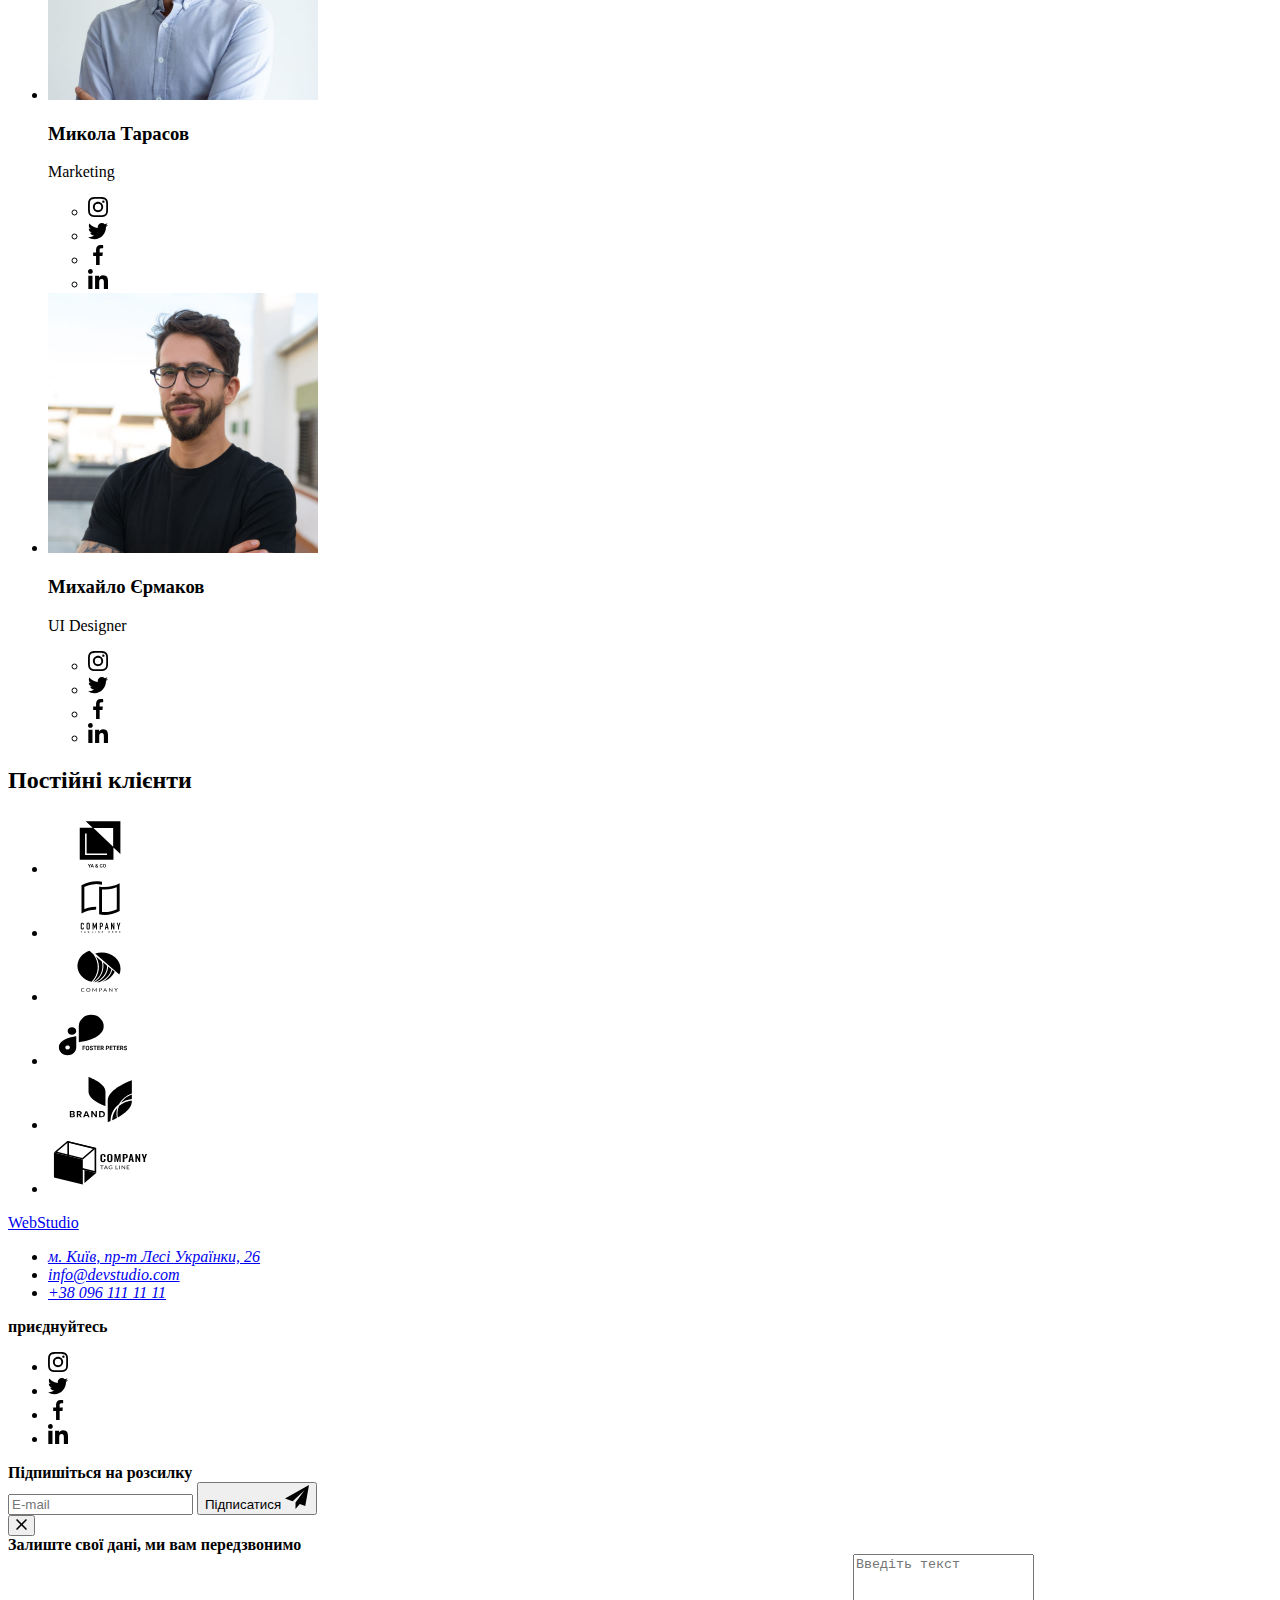
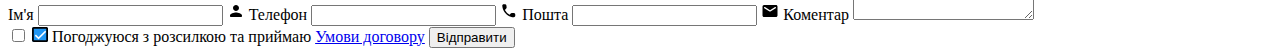
==== commit 5da9368b: "connect main.min styles" ====
--- a/index.html
+++ b/index.html
@@ -21,7 +21,7 @@
       referrerpolicy="no-referrer"
     />
     <!-- Custom Styles -->
-    <link rel="stylesheet" href="./css/style.css" />
+    <link rel="stylesheet" href="/css/main.min.css" />
   </head>
   <body class="page">
     <header class="header">
@@ -189,15 +189,15 @@
                 <h3 class="team__name">Ігор Дем'яненко</h3>
                 <p class="team__profession" lang="en">Product Designer</p>
                 <ul class="team__socials list">
-                  <li class="socials_item">
-                    <a
-                      class="socials_link link"
+                  <li class="socials__item">
+                    <a
+                      class="socials__link link"
                       href="https://instagram.com"
                       target="_blank"
                       rel="noopener noreferrer"
                       aria-label="Instagram"
                     >
-                      <svg class="socials_icon" width="20" height="20">
+                      <svg class="socials__icon" width="20" height="20">
                         <use href="./images/icons.svg#instagram"></use>
                       </svg>
                     </a>
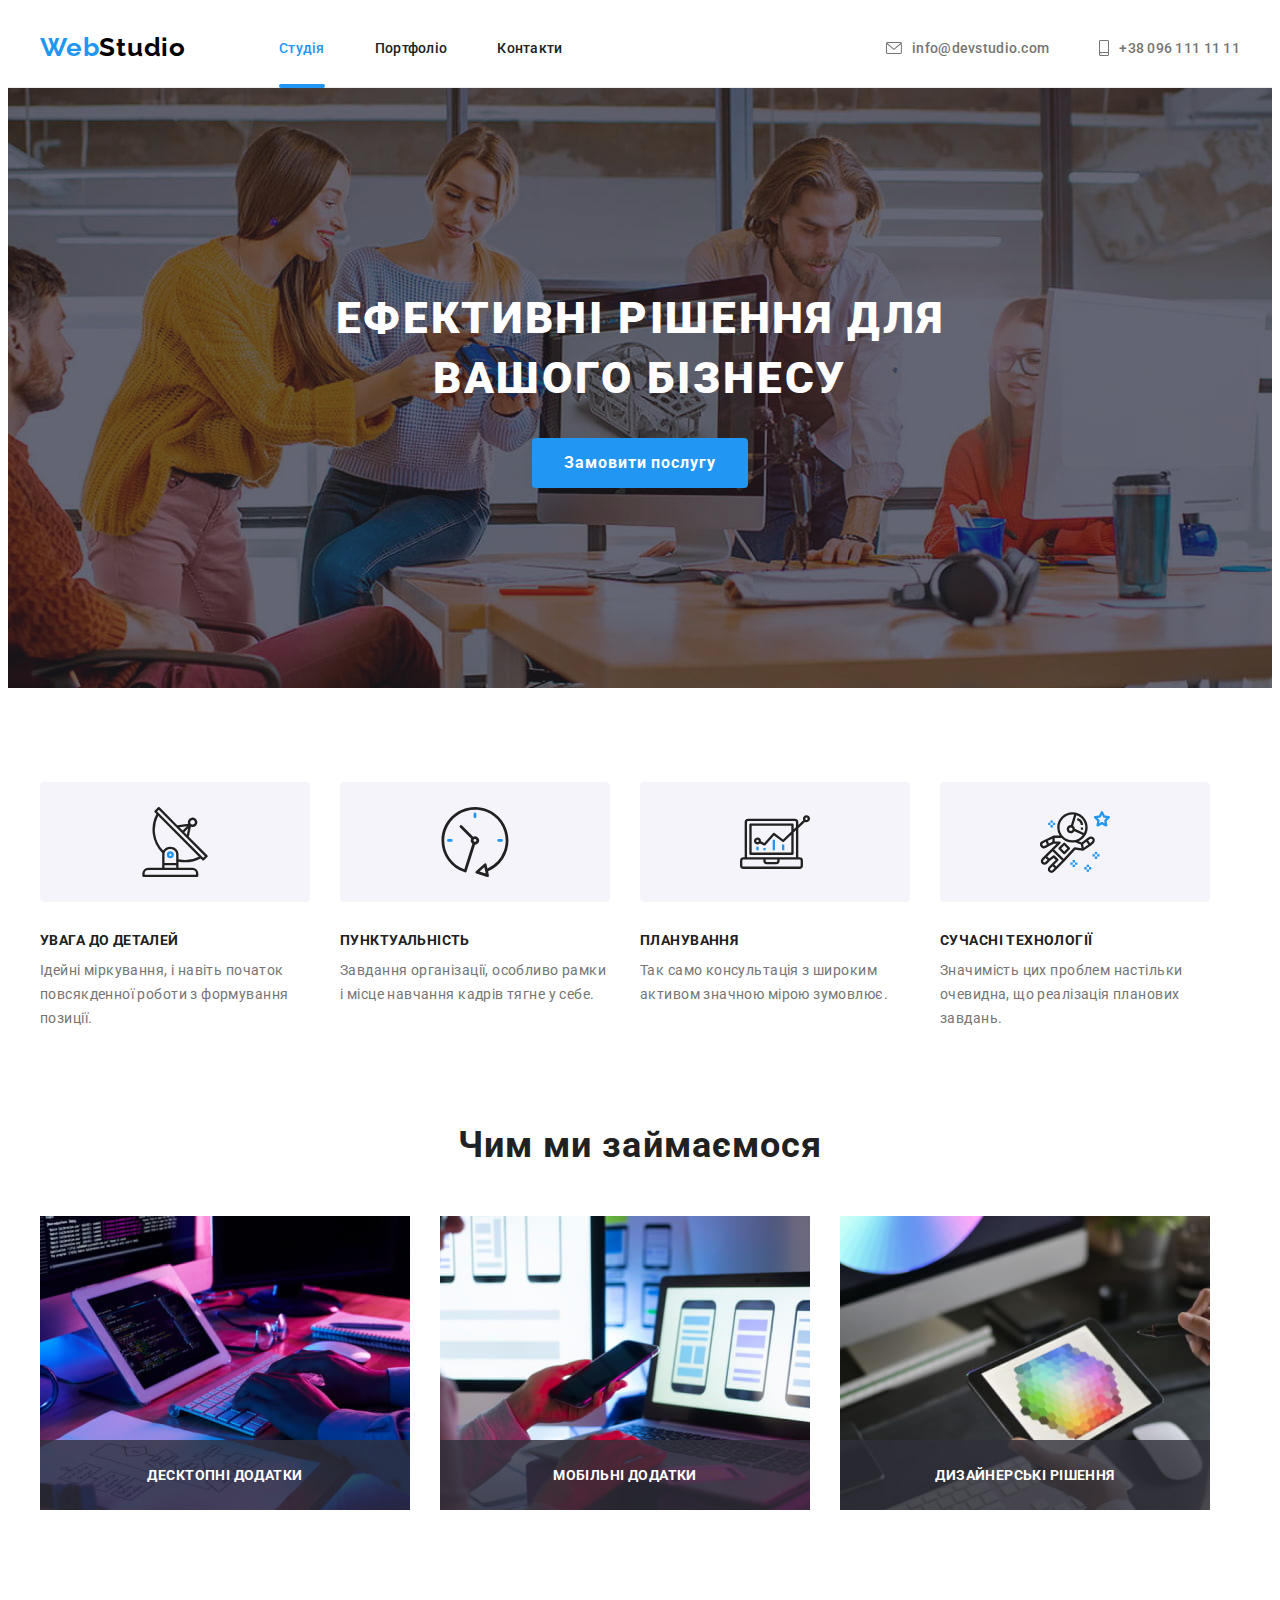
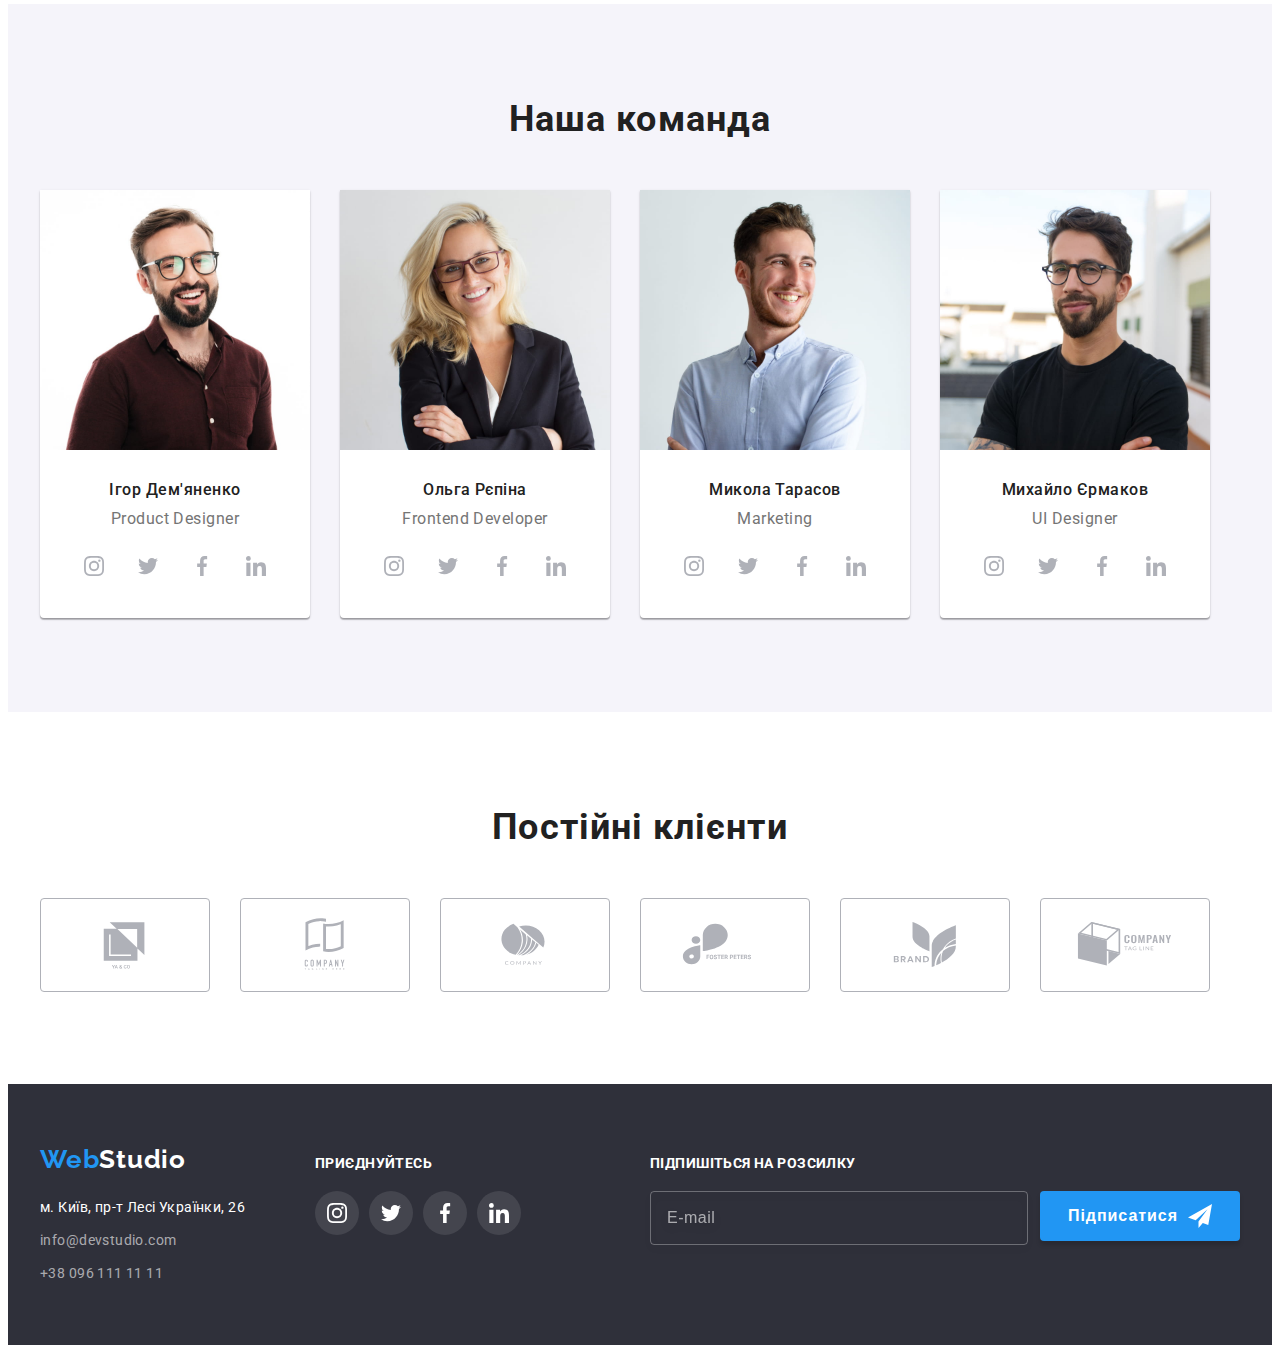
==== commit 767c7222: "fixed markup" ====
--- a/index.html
+++ b/index.html
@@ -21,7 +21,7 @@
       referrerpolicy="no-referrer"
     />
     <!-- Custom Styles -->
-    <link rel="stylesheet" href="/css/main.min.css" />
+    <link rel="stylesheet" href="/css/main.min.css"/>
   </head>
   <body class="page">
     <header class="header">
--- a/css/main.min.css
+++ b/css/main.min.css
@@ -0,0 +1 @@
+:root{--main-font: "Roboto", sans-serif;--secondary-font: "Raleway", sans-serif;--main-txt-cl: #212121;--secondary-txt-cl: #757575;--light-txt-cl: #ffffff;--dark-logo-cl: #000000;--blue-cl: #2196f3;--info-txt-cl: rgba(255, 255, 255, 0.6);--secondary-form-txt-cl: rgba(117, 117, 117, 0.5);--main-background-cl: #ffffff;--secondary-background-cl: #2f303a;--grey-background-cl: #f5f4fa;--shadow-background: rgba(47, 48, 58, 0.4);--footer-icon-bcgr: rgba(255, 255, 255, 0.1);--modal-backdrop-bcgr: rgba(0, 0, 0, 0.2);--card-overlay-bg: rgba(33, 150, 243, 0.9);--card-functions-bg: rgba(47, 48, 58, 0.8);--dark-blue-cl: #188ce8;--gray-icon: #afb1b8;--header-brdr-cl: #ececec;--cards-brdr-cl: #eeeeee;--modal-btn-brdr: rgba(0, 0, 0, 0.1);--modal-form-brdr: rgba(33, 33, 33, 0.2);--items: 3;--indent: 30px;--animation: 250ms cubic-bezier(0.4, 0, 0.2, 1)}.visually-hidden{position:absolute;width:1px;height:1px;margin:-1px;border:0;padding:0;white-space:nowrap;-webkit-clip-path:inset(100%);clip-path:inset(100%);clip:rect(0 0 0 0);overflow:hidden}.page{background-color:var(--main-background-cl);font-family:var(--main-font);color:var(--main-txt-cl)}h1,h2,h3,h4,h5,h6,p{margin:0}img{display:block;max-width:100%;height:auto}.link{text-decoration:none;color:currentColor}.list{list-style:none;margin:0;padding:0}.section{padding-top:94px;padding-bottom:94px}.container{width:1200px;padding-left:15px;padding-right:15px;margin:0 auto}.logo{font-family:var(--secondary-font);font-weight:700;font-size:26px;line-height:1.1923076923;letter-spacing:.03em;color:var(--blue-cl)}.logo__dark{color:var(--dark-logo-cl)}.logo__light{color:var(--light-txt-cl)}.header{font-weight:500;font-size:14px;line-height:1.1428571429;letter-spacing:.02em;border-bottom:1px solid var(--header-brdr-cl)}.header__container{display:-webkit-box;display:-ms-flexbox;display:flex}.header__logo{padding-top:24px;padding-bottom:24px;margin-right:93px}.nav{margin-right:auto}.nav__list{display:-webkit-box;display:-ms-flexbox;display:flex;gap:50px}.nav__link{position:relative;display:-webkit-box;display:-ms-flexbox;display:flex;padding-top:32px;padding-bottom:31px;-webkit-box-align:center;-ms-flex-align:center;align-items:center;gap:10px;-webkit-transition:color var(--animation);transition:color var(--animation)}.nav__link.current::before{content:"";position:absolute;left:0;bottom:-1px;display:block;width:100%;height:4px;background-color:var(--blue-cl);border-radius:2px}.nav__link:hover,.nav__link:focus{color:var(--blue-cl)}.nav__link.current{color:var(--blue-cl)}.header-contact{display:-webkit-box;display:-ms-flexbox;display:flex;gap:50px;color:var(--secondary-txt-cl)}.header-contact__link{position:relative;display:-webkit-box;display:-ms-flexbox;display:flex;padding-top:32px;padding-bottom:31px;-webkit-box-align:center;-ms-flex-align:center;align-items:center;gap:10px;-webkit-transition:color var(--animation);transition:color var(--animation)}.header-contact__link:hover,.header-contact__link:focus{color:var(--blue-cl)}.header-contact__link:hover .header-contact__icon,.header-contact__link:focus .header-contact__icon{fill:var(--blue-cl)}.header-contact__icon{fill:var(--secondary-txt-cl);-webkit-transition:fill var(--animation);transition:fill var(--animation)}.hero{max-width:1600px;margin-left:auto;margin-right:auto;padding-top:200px;padding-bottom:200px;background-color:var(--secondary-background-cl);background-image:-webkit-gradient(linear, left top, right top, from(var(--shadow-background)), to(var(--shadow-background))),url(../images/hero/hero-bcgr.jpg);background-image:linear-gradient(to right, var(--shadow-background), var(--shadow-background)),url(../images/hero/hero-bcgr.jpg);background-position:center;background-repeat:no-repeat;background-size:cover;text-align:center}.hero__title{width:696px;margin-left:auto;margin-right:auto;margin-bottom:30px;font-weight:900;font-size:44px;line-height:1.3636363636;letter-spacing:.06em;text-transform:uppercase;color:var(--light-txt-cl)}.hero__btn{min-width:216px;min-height:50px;padding:10px;font-family:inherit;font-weight:700;font-size:16px;line-height:1.875;letter-spacing:.06em;color:var(--light-txt-cl);background-color:var(--blue-cl);cursor:pointer;border-style:none;border-radius:4px;-webkit-transition:background-color var(--animation);transition:background-color var(--animation)}.hero__btn:hover,.hero__btn:focus{background-color:var(--dark-blue-cl)}.features__list{display:-webkit-box;display:-ms-flexbox;display:flex;gap:30px}.features__list-item{width:270px}.features__bg-box{display:-webkit-box;display:-ms-flexbox;display:flex;height:120px;background:var(--grey-background-cl);border-radius:4px;-webkit-box-align:center;-ms-flex-align:center;align-items:center;-webkit-box-pack:center;-ms-flex-pack:center;justify-content:center;margin-bottom:30px}.features__title{margin-bottom:10px;font-weight:700;font-size:14px;line-height:1.1428571429;letter-spacing:.03em;text-transform:uppercase}.features__subtitle{font-size:14px;line-height:1.7142857143;letter-spacing:.03em;color:var(--secondary-txt-cl)}.function{padding-bottom:94px}.function__title{margin-bottom:50px;font-weight:700;font-size:36px;line-height:1.1666666667;text-align:center;letter-spacing:.03em;color:var(--main-txt-cl)}.function__list{display:-webkit-box;display:-ms-flexbox;display:flex;gap:30px}.function__thumb{position:relative}.function__txt-box{position:absolute;bottom:0;left:0;width:100%;height:70px;display:-webkit-box;display:-ms-flexbox;display:flex;-webkit-box-align:center;-ms-flex-align:center;align-items:center;-webkit-box-pack:center;-ms-flex-pack:center;justify-content:center;background-color:var(--card-functions-bg)}.function__txt{font-weight:700;font-size:14px;line-height:1.1428571429;text-align:center;letter-spacing:.03em;text-transform:uppercase;color:var(--light-txt-cl)}.team{background-color:var(--grey-background-cl)}.team__title{margin-bottom:50px;font-weight:700;font-size:36px;line-height:1.1666666667;text-align:center;letter-spacing:.03em;color:var(--main-txt-cl)}.team__list{display:-webkit-box;display:-ms-flexbox;display:flex;gap:30px}.team__item{text-align:center;background-color:var(--main-background-cl);-webkit-box-shadow:0px 1px 3px rgba(0,0,0,.12),0px 1px 1px rgba(0,0,0,.14),0px 2px 1px rgba(0,0,0,.2);box-shadow:0px 1px 3px rgba(0,0,0,.12),0px 1px 1px rgba(0,0,0,.14),0px 2px 1px rgba(0,0,0,.2);border-radius:0px 0px 4px 4px}.team__info{padding:30px}.team__name{margin-bottom:10px;font-weight:500;font-size:16px;line-height:1.1875;letter-spacing:.03em;color:var(--main-txt-cl)}.team__profession{margin-bottom:16px;line-height:1.1875;letter-spacing:.03em;color:var(--secondary-txt-cl)}.team__socials{display:-webkit-box;display:-ms-flexbox;display:flex;-webkit-box-pack:center;-ms-flex-pack:center;justify-content:center;gap:10px}.socials__link{display:-webkit-box;display:-ms-flexbox;display:flex;-webkit-box-align:center;-ms-flex-align:center;align-items:center;-webkit-box-pack:center;-ms-flex-pack:center;justify-content:center;width:44px;height:44px;background-color:var(--main-background-cl);border-radius:50%;-webkit-transition:background-color var(--animation);transition:background-color var(--animation)}.socials__link:hover,.socials__link:focus{background-color:var(--blue-cl)}.socials__link:hover .socials__icon,.socials__link:focus .socials__icon{fill:var(--main-background-cl)}.socials__icon{fill:var(--gray-icon);-webkit-transition:fill var(--animation);transition:fill var(--animation)}.clients-title{font-weight:700;font-size:36px;line-height:1.1666666667;text-align:center;letter-spacing:.03em;margin-bottom:50px}.clients-list{display:-webkit-box;display:-ms-flexbox;display:flex;gap:30px}.clients-list-item{width:170px;height:92px}.clients-link{display:-webkit-box;display:-ms-flexbox;display:flex;color:var(--gray-icon);border:1px solid var(--gray-icon);border-radius:4px;height:inherit;-webkit-box-align:center;-ms-flex-align:center;align-items:center;-webkit-box-pack:center;-ms-flex-pack:center;justify-content:center;-webkit-transition:color var(--animation),border-color var(--animation);transition:color var(--animation),border-color var(--animation)}.clients-link:hover,.clients-link:focus{color:var(--blue-cl);border-color:var(--blue-cl)}.client-icon{fill:currentColor}.footer{padding-top:60px;padding-bottom:60px;background-color:var(--secondary-background-cl)}.footer-container{display:-webkit-box;display:-ms-flexbox;display:flex;-webkit-box-align:baseline;-ms-flex-align:baseline;align-items:baseline}.footer-nav{margin-right:70px}.footer-link{display:block;margin-bottom:20px}.info{font-style:normal}.info-list-item:not(:last-child){margin-bottom:9px}.adress-link{display:block;font-size:14px;line-height:1.7142857143;letter-spacing:.03em;color:var(--light-txt-cl);-webkit-transition:color var(--animation);transition:color var(--animation)}.adress-link:hover,.adress-link:focus{color:var(--blue-cl)}.info-link{display:block;font-size:14px;line-height:1.7142857143;letter-spacing:.03em;color:var(--info-txt-cl);-webkit-transition:color var(--animation);transition:color var(--animation)}.info-link:hover,.info-link:focus{color:var(--blue-cl)}.footer-socials{margin-right:auto}.footer-socials-title{display:block;font-weight:700;font-size:14px;line-height:1.1428571429;letter-spacing:.03em;text-transform:uppercase;color:var(--light-txt-cl);margin-bottom:20px}.footer-socials-list{display:-webkit-box;display:-ms-flexbox;display:flex;gap:10px}.footer-socials-item{width:44px;height:44px}.footer-socials-link{display:-webkit-box;display:-ms-flexbox;display:flex;height:inherit;-webkit-box-align:center;-ms-flex-align:center;align-items:center;-webkit-box-pack:center;-ms-flex-pack:center;justify-content:center;background:var(--footer-icon-bcgr);border-radius:50%;-webkit-transition:background-color var(--animation);transition:background-color var(--animation)}.footer-socials-link:hover,.footer-socials-link:focus{background-color:var(--blue-cl)}.footer-socials-icon{fill:var(--main-background-cl)}.subscribe-form-title{display:block;font-weight:700;font-size:14px;line-height:1.1428571429;letter-spacing:.03em;text-transform:uppercase;color:var(--light-txt-cl);margin-bottom:20px}.subscribe-form{display:-webkit-box;display:-ms-flexbox;display:flex}.subscribe-form-field{margin-right:12px}.subscribe-form-input{width:358px;height:50px;padding-left:16px;border:1px solid rgba(255,255,255,.3);-webkit-filter:drop-shadow(0px 4px 4px rgba(0, 0, 0, 0.15));filter:drop-shadow(0px 4px 4px rgba(0, 0, 0, 0.15));border-radius:4px;background-color:rgba(0,0,0,0);outline:rgba(0,0,0,0);color:var(--info-txt-cl)}.subscribe-form-input::-webkit-input-placeholder{font-weight:400;font-size:16px;line-height:1.25;letter-spacing:.03em;color:var(--info-txt-cl)}.subscribe-form-input::-moz-placeholder{font-weight:400;font-size:16px;line-height:1.25;letter-spacing:.03em;color:var(--info-txt-cl)}.subscribe-form-input:-ms-input-placeholder{font-weight:400;font-size:16px;line-height:1.25;letter-spacing:.03em;color:var(--info-txt-cl)}.subscribe-form-input::-ms-input-placeholder{font-weight:400;font-size:16px;line-height:1.25;letter-spacing:.03em;color:var(--info-txt-cl)}.subscribe-form-input::placeholder{font-weight:400;font-size:16px;line-height:1.25;letter-spacing:.03em;color:var(--info-txt-cl)}.subscribe-form-input:focus{border-color:var(--blue-cl)}.subscribe-btn{display:-webkit-box;display:-ms-flexbox;display:flex;-webkit-box-align:center;-ms-flex-align:center;align-items:center;-webkit-box-pack:center;-ms-flex-pack:center;justify-content:center;width:200px;height:50px;background:var(--blue-cl);-webkit-box-shadow:0px 4px 4px rgba(0,0,0,.15);box-shadow:0px 4px 4px rgba(0,0,0,.15);border-radius:4px;border:none;font-weight:700;font-size:16px;line-height:1.875;letter-spacing:.06em;color:var(--light-txt-cl);cursor:pointer;-webkit-transition:background-color var(--animation);transition:background-color var(--animation)}.subscribe-btn:hover,.subscribe-btn:focus{background-color:var(--dark-blue-cl)}.subscribe-icon{margin-left:10px;fill:var(--light-txt-cl)}.backdrop{position:fixed;top:0;left:0;width:100%;height:100%;background-color:var(--modal-backdrop-bcgr);-webkit-transition:opacity var(--animation),visibility var(--animation);transition:opacity var(--animation),visibility var(--animation)}.backdrop.is-hidden{opacity:0;pointer-events:none;visibility:hidden}.modal{padding:40px;position:absolute;top:50%;left:50%;-webkit-transform:translate(-50%, -50%);transform:translate(-50%, -50%);width:528px;height:581px;background-color:var(--main-background-cl);-webkit-box-shadow:0px 1px 3px rgba(0,0,0,.12),0px 1px 1px rgba(0,0,0,.14),0px 2px 1px rgba(0,0,0,.2);box-shadow:0px 1px 3px rgba(0,0,0,.12),0px 1px 1px rgba(0,0,0,.14),0px 2px 1px rgba(0,0,0,.2);border-radius:4px}.modal-btn{position:absolute;top:8px;right:8px;width:30px;height:30px;display:-webkit-box;display:-ms-flexbox;display:flex;-webkit-box-align:center;-ms-flex-align:center;align-items:center;-webkit-box-pack:center;-ms-flex-pack:center;justify-content:center;padding:0;background-color:var(--main-background-cl);border-radius:50%;border:1px solid var(--modal-btn-brdr);cursor:pointer}.register-form-title{display:block;font-weight:700;font-size:20px;line-height:1.15;text-align:center;letter-spacing:.03em;color:var(--main-txt-cl);margin-bottom:12px}.register-form-group{margin-bottom:20px}.register-form-field{position:relative;display:block;margin-bottom:10px}.register-form-field:last-child{margin-bottom:0}.register-form-label{display:block;font-size:12px;line-height:1.1666666667;letter-spacing:.01em;color:var(--secondary-txt-cl);margin-bottom:4px}.register-form-input{width:100%;height:40px;padding-left:42px;padding-right:42px;border:1px solid var(--modal-form-brdr);border-radius:4px;outline:rgba(0,0,0,0);-webkit-transition:border-color var(--animation);transition:border-color var(--animation)}.register-form-input:focus{border-color:var(--blue-cl)}.register-form-icon{position:absolute;bottom:11px;left:12px;-webkit-transition:fill var(--animation);transition:fill var(--animation)}.register-form-input:focus+.register-form-icon{fill:var(--blue-cl)}.register-form-head{display:block;font-size:12px;line-height:1.1666666667;letter-spacing:.01em;color:var(--secondary-txt-cl);margin-bottom:4px}.register-form-comment{display:block;width:100%;height:120px;padding:12px 16px;font-size:12px;line-height:1.1666666667;letter-spacing:.01em;resize:none;border:1px solid var(--modal-form-brdr);border-radius:4px;outline:rgba(0,0,0,0);-webkit-transition:border-color var(--animation);transition:border-color var(--animation)}.register-form-comment:focus{border-color:var(--blue-cl)}.register-form-comment::-webkit-input-placeholder{font-size:12px;line-height:1.1666666667;letter-spacing:.01em;color:var(--secondary-form-txt-cl)}.register-form-comment::-moz-placeholder{font-size:12px;line-height:1.1666666667;letter-spacing:.01em;color:var(--secondary-form-txt-cl)}.register-form-comment:-ms-input-placeholder{font-size:12px;line-height:1.1666666667;letter-spacing:.01em;color:var(--secondary-form-txt-cl)}.register-form-comment::-ms-input-placeholder{font-size:12px;line-height:1.1666666667;letter-spacing:.01em;color:var(--secondary-form-txt-cl)}.register-form-comment::placeholder{font-size:12px;line-height:1.1666666667;letter-spacing:.01em;color:var(--secondary-form-txt-cl)}.register-form-agreement{position:relative;display:-webkit-box;display:-ms-flexbox;display:flex;-webkit-box-align:center;-ms-flex-align:center;align-items:center;-webkit-box-pack:center;-ms-flex-pack:center;justify-content:center;margin-bottom:30px;gap:7px}.register-form-checkbox{display:block}.register-form-checkbox:checked+.checkbox-icon .icon-checked{opacity:1}.register-form-checkbox:checked+.checkbox-icon .icon-unchecked{opacity:0}.register-form-checkbox:focus+.checkbox-icon{border:1px solid var(--blue-cl);border-radius:2px}.icon-checked{opacity:0;-webkit-transition:opacity var(--animation);transition:opacity var(--animation)}.icon-unchecked{opacity:1;-webkit-transition:opacity var(--animation);transition:opacity var(--animation)}.register-form-desc{font-weight:400;font-size:14px;line-height:1.7142857143;letter-spacing:.03em;color:var(--secondary-txt-cl);-webkit-user-select:none;-moz-user-select:none;-ms-user-select:none;user-select:none}.register-form-link{font-weight:400;font-size:14px;line-height:1.7142857143;letter-spacing:.03em;-webkit-text-decoration-line:underline;text-decoration-line:underline;color:var(--blue-cl)}.register-form-btn{display:block;margin:0 auto;width:200px;height:50px;background-color:var(--blue-cl);-webkit-box-shadow:0px 4px 4px rgba(0,0,0,.15);box-shadow:0px 4px 4px rgba(0,0,0,.15);border-radius:4px;border:none;font-weight:700;font-size:16px;line-height:1.875;letter-spacing:.06em;color:var(--light-txt-cl);cursor:pointer;-webkit-transition:background-color var(--animation);transition:background-color var(--animation)}.register-form-btn:hover,.register-form-btn:focus{background-color:var(--dark-blue-cl)}.btn{border-radius:4px;padding:6px 22px;border-style:none;min-height:38px}.gallery-btn{display:-webkit-box;display:-ms-flexbox;display:flex;-webkit-box-pack:center;-ms-flex-pack:center;justify-content:center;gap:8px;margin-bottom:50px}.gallery .btn{font-family:inherit;font-weight:500;font-size:16px;line-height:1.625;letter-spacing:.03em;color:var(--main-txt-cl);background:var(--grey-background-cl);cursor:pointer;-webkit-transition:color var(--animation),background-color var(--animation),-webkit-box-shadow var(--animation);transition:color var(--animation),background-color var(--animation),-webkit-box-shadow var(--animation);transition:box-shadow var(--animation),color var(--animation),background-color var(--animation);transition:box-shadow var(--animation),color var(--animation),background-color var(--animation),-webkit-box-shadow var(--animation)}.gallery .btn:hover,.gallery .btn:focus,.gallery .btn.active{-webkit-box-shadow:0px 3px 1px rgba(0,0,0,.1),0px 1px 2px rgba(0,0,0,.08),0px 2px 2px rgba(0,0,0,.12);box-shadow:0px 3px 1px rgba(0,0,0,.1),0px 1px 2px rgba(0,0,0,.08),0px 2px 2px rgba(0,0,0,.12);color:var(--light-txt-cl);background-color:var(--blue-cl)}.gallery-list{display:-webkit-box;display:-ms-flexbox;display:flex;-ms-flex-wrap:wrap;flex-wrap:wrap;gap:30px}.gallery-list-item{-ms-flex-preferred-size:calc((100% - var(--indent)*(var(--items) - 1))/var(--items));flex-basis:calc((100% - var(--indent)*(var(--items) - 1))/var(--items))}.gallery-link{display:inline-block;cursor:pointer;-webkit-transition:-webkit-box-shadow var(--animation);transition:-webkit-box-shadow var(--animation);transition:box-shadow var(--animation);transition:box-shadow var(--animation), -webkit-box-shadow var(--animation)}.gallery-link:hover,.gallery-link:focus{-webkit-box-shadow:0px 1px 1px rgba(0,0,0,.12),0px 4px 4px rgba(0,0,0,.06),1px 4px 6px rgba(0,0,0,.16);box-shadow:0px 1px 1px rgba(0,0,0,.12),0px 4px 4px rgba(0,0,0,.06),1px 4px 6px rgba(0,0,0,.16)}.gallery-link:hover .overlay,.gallery-link:focus .overlay{-webkit-transform:translateY(0);transform:translateY(0)}.gallery-thumb{position:relative;overflow:hidden}.overlay{position:absolute;top:0;left:0;-webkit-transform:translateY(101%);transform:translateY(101%);width:100%;height:100%;display:-webkit-box;display:-ms-flexbox;display:flex;-webkit-box-align:center;-ms-flex-align:center;align-items:center;-webkit-box-pack:center;-ms-flex-pack:center;justify-content:center;padding:63px 24px;background-color:var(--card-overlay-bg);-webkit-transition:-webkit-transform var(--animation);transition:-webkit-transform var(--animation);transition:transform var(--animation);transition:transform var(--animation), -webkit-transform var(--animation)}.overlay-desc{font-weight:400;font-size:18px;line-height:1.5555555556;letter-spacing:.03em;color:var(--light-txt-cl)}.gallery-txt{padding:20px 24px;border:1px solid var(--cards-brdr-cl);border-top:none}.gallery-title{margin-bottom:4px;font-weight:700;font-size:18px;line-height:2;letter-spacing:.06em;color:var(--main-txt-cl)}.gallery-subtitle{font-size:16px;line-height:1.875;letter-spacing:.03em;color:var(--secondary-txt-cl)}/*# sourceMappingURL=main.min.css.map */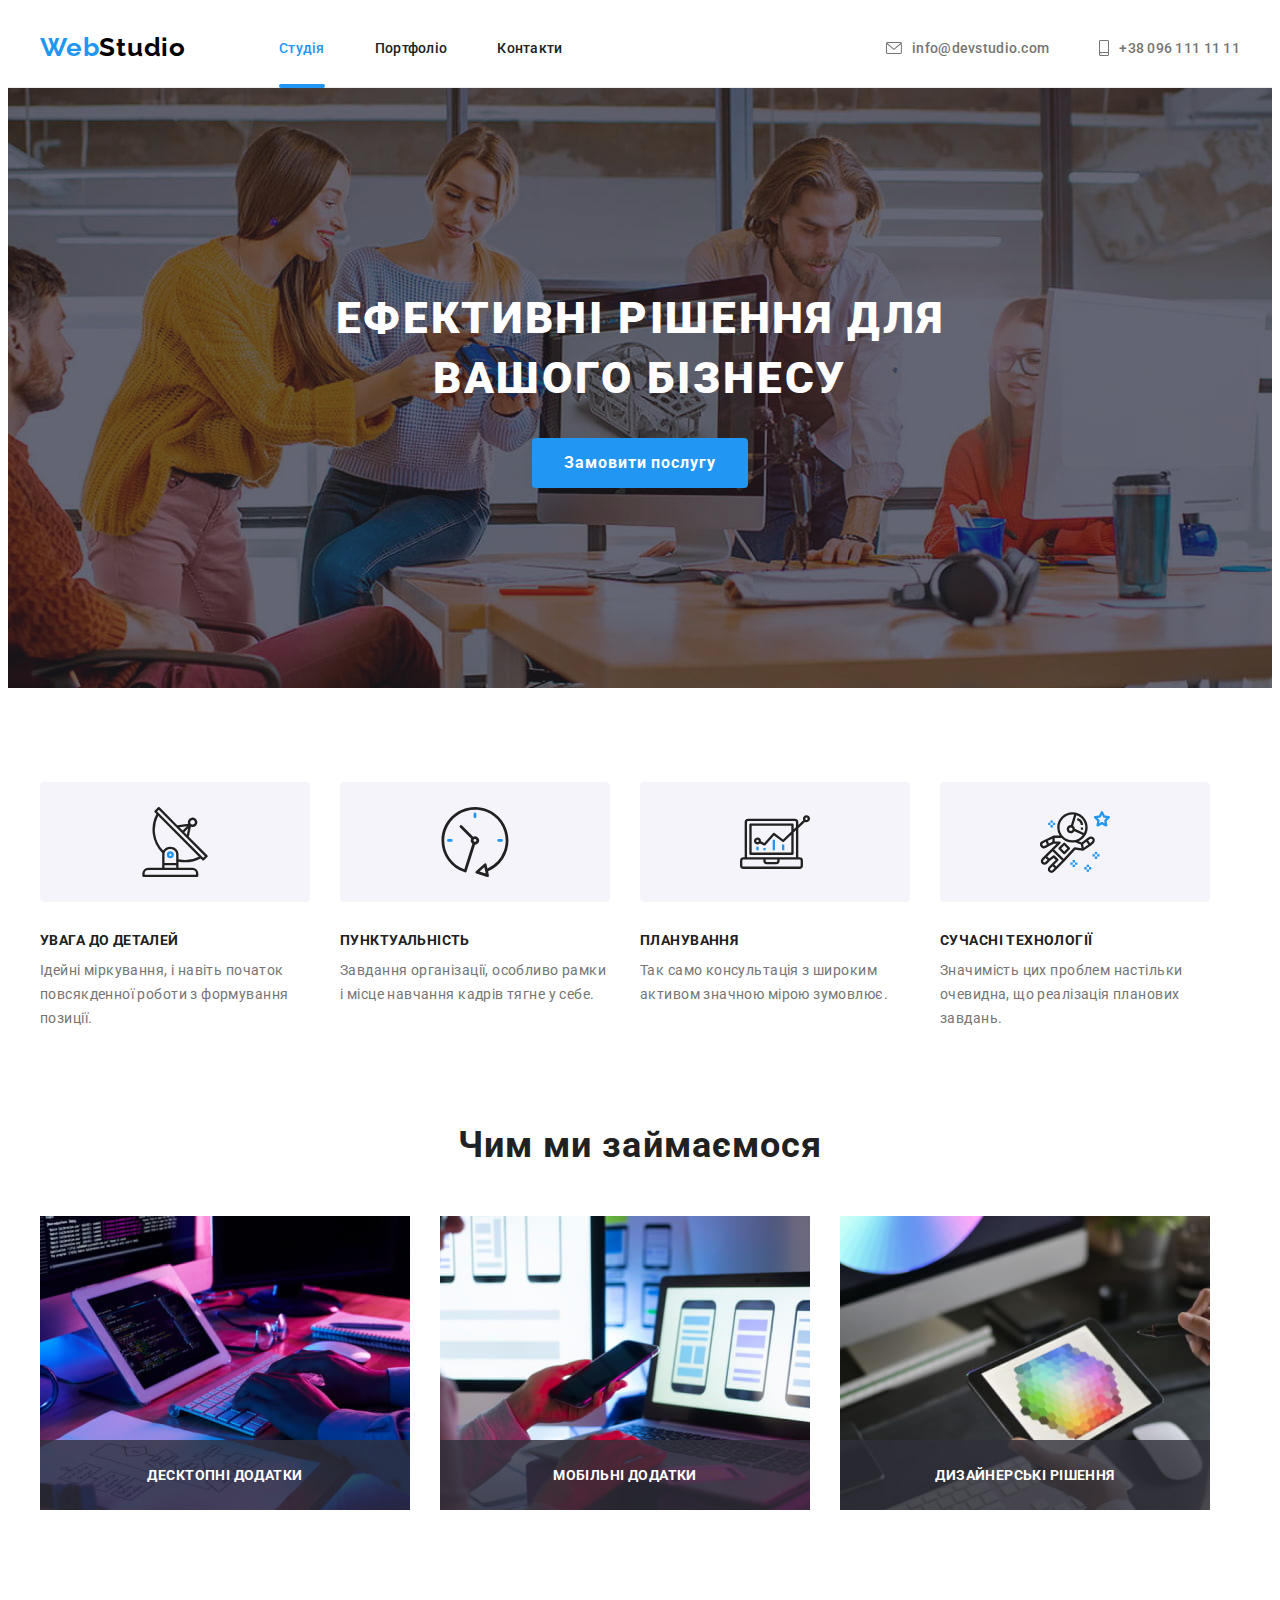
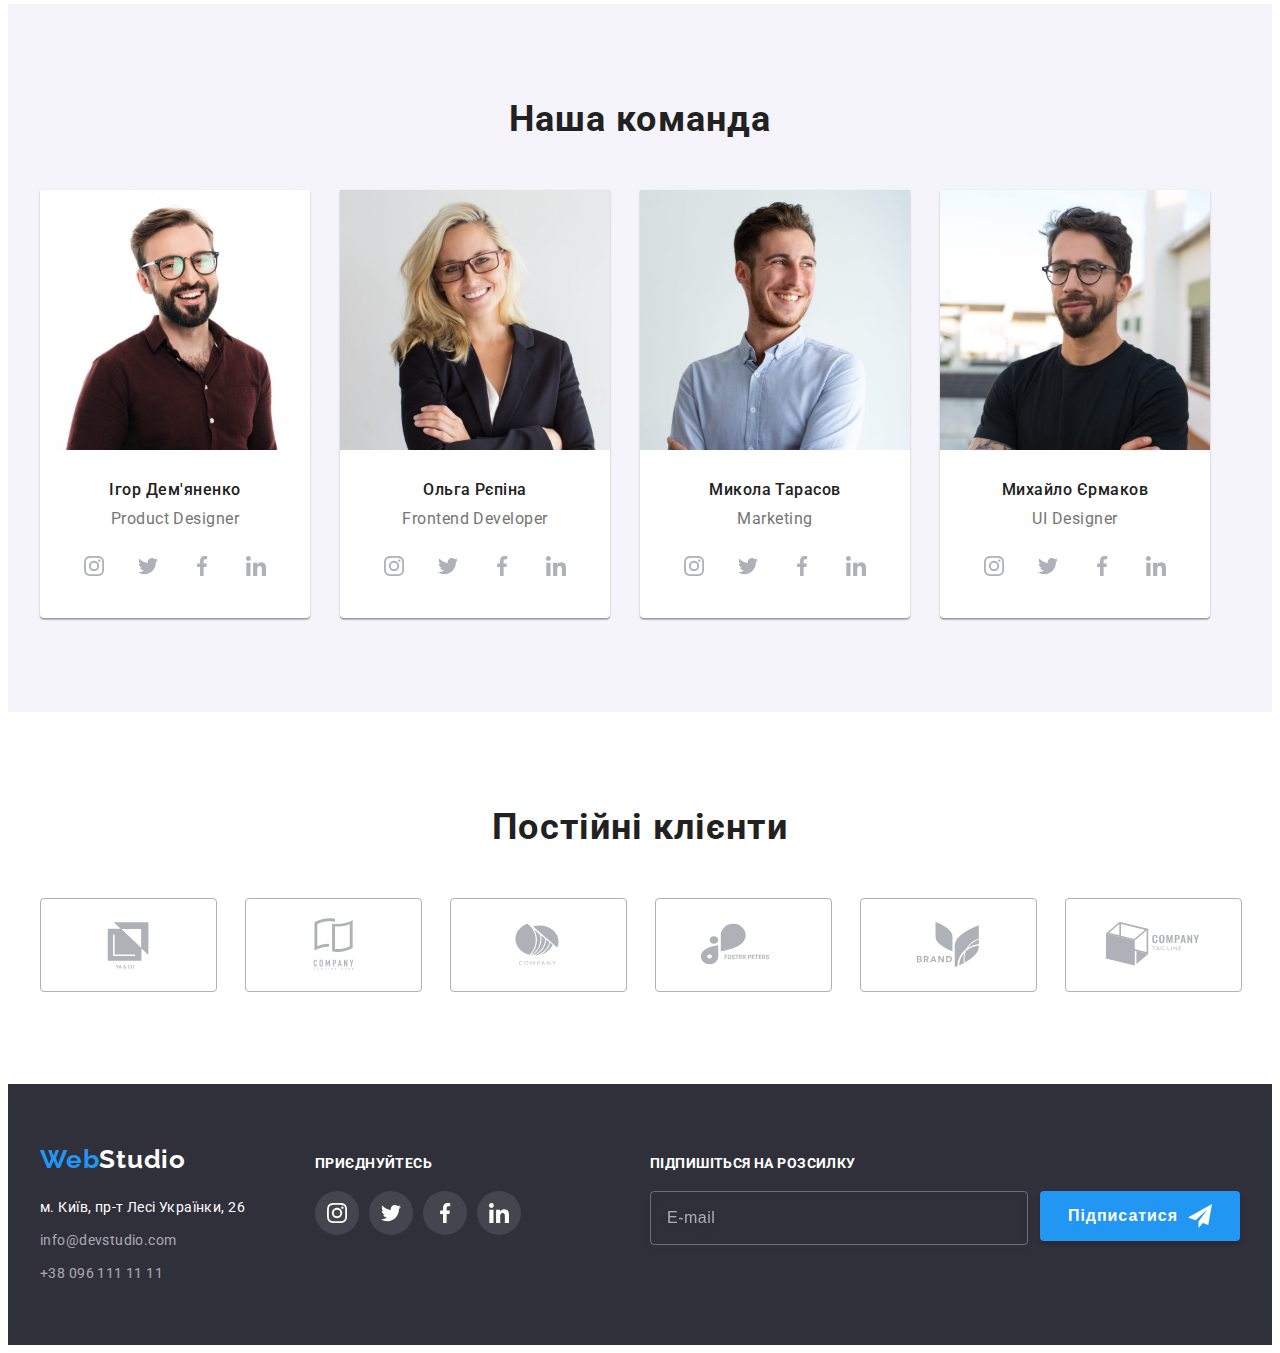
==== commit 018346ee: "add some mixins" ====
--- a/index.html
+++ b/index.html
@@ -21,9 +21,10 @@
       referrerpolicy="no-referrer"
     />
     <!-- Custom Styles -->
-    <link rel="stylesheet" href="/css/main.min.css"/>
+    <link rel="stylesheet" href="./css/main.min.css" />
   </head>
   <body class="page">
+    <!-- Header -->
     <header class="header">
       <div class="container header__container">
         <a class="logo header__logo link" lang="en" href="./index.html"
@@ -63,14 +64,14 @@
       </div>
     </header>
     <main>
-      <!-- Герой  -->
+      <!-- Hero  -->
       <section class="hero">
         <div class="container">
           <h1 class="hero__title">Ефективні рішення для вашого бізнесу</h1>
           <button class="hero__btn" type="button" data-modal-open>Замовити послугу</button>
         </div>
       </section>
-      <!-- Особливості -->
+      <!-- Features -->
       <section class="features section">
         <div class="container">
           <h2 class="features__main-title visually-hidden">Особливості</h2>
@@ -122,7 +123,7 @@
           </ul>
         </div>
       </section>
-      <!-- Чим ми займаємося -->
+      <!-- Functions -->
       <section class="function">
         <div class="container">
           <h2 class="function__title">Чим ми займаємося</h2>
@@ -172,8 +173,8 @@
           </ul>
         </div>
       </section>
-      <!-- Наша команда -->
-      <section class="team section">
+      <!-- Team -->
+      <section class="team">
         <div class="container">
           <h2 class="team__title">Наша команда</h2>
           <ul class="team__list list">
@@ -188,7 +189,7 @@
               <div class="team__info">
                 <h3 class="team__name">Ігор Дем'яненко</h3>
                 <p class="team__profession" lang="en">Product Designer</p>
-                <ul class="team__socials list">
+                <ul class="socials list">
                   <li class="socials__item">
                     <a
                       class="socials__link link"
@@ -255,7 +256,7 @@
               <div class="team__info">
                 <h3 class="team__name">Ольга Рєпіна</h3>
                 <p class="team__profession" lang="en">Frontend Developer</p>
-                <ul class="team__socials list">
+                <ul class="socials list">
                   <li class="socials__item">
                     <a
                       class="socials__link link"
@@ -322,7 +323,7 @@
               <div class="team__info">
                 <h3 class="team__name">Микола Тарасов</h3>
                 <p class="team__profession" lang="en">Marketing</p>
-                <ul class="team__socials list">
+                <ul class="socials list">
                   <li class="socials__item">
                     <a
                       class="socials__link link"
@@ -389,7 +390,7 @@
               <div class="team__info">
                 <h3 class="team__name">Михайло Єрмаков</h3>
                 <p class="team__profession" lang="en">UI Designer</p>
-                <ul class="team__socials list">
+                <ul class="socials list">
                   <li class="socials__item">
                     <a
                       class="socials__link link"
@@ -448,7 +449,7 @@
           </ul>
         </div>
       </section>
-      <!-- Постійні клієнти -->
+      <!-- Clients -->
       <section class="clients section">
         <div class="container">
           <h2 class="clients-title">Постійні клієнти</h2>
@@ -529,6 +530,7 @@
         </div>
       </section>
     </main>
+    <!-- Footer -->
     <footer class="footer">
       <div class="footer-container container">
         <div class="footer-nav">
@@ -557,7 +559,7 @@
         </div>
         <div class="footer-socials">
           <strong class="footer-socials-title">приєднуйтесь</strong>
-          <ul class="footer-socials-list list">
+          <ul class="socials list">
             <li class="footer-socials-item">
               <a
                 class="footer-socials-link link"
@@ -637,7 +639,7 @@
     <div class="backdrop is-hidden" data-modal>
       <div class="modal">
         <button class="modal-btn" type="button" data-modal-close>
-          <svg width="11" height="11">
+          <svg class="modal-btn-icon" width="11" height="11">
             <use href="./images/icons.svg#close-x"></use>
           </svg>
         </button>
@@ -707,6 +709,7 @@
         </form>
       </div>
     </div>
+    <!-- Script Modal  -->
     <script src="./js/modal.js"></script>
   </body>
 </html>
--- a/css/main.min.css
+++ b/css/main.min.css
@@ -1 +1 @@
-:root{--main-font: "Roboto", sans-serif;--secondary-font: "Raleway", sans-serif;--main-txt-cl: #212121;--secondary-txt-cl: #757575;--light-txt-cl: #ffffff;--dark-logo-cl: #000000;--blue-cl: #2196f3;--info-txt-cl: rgba(255, 255, 255, 0.6);--secondary-form-txt-cl: rgba(117, 117, 117, 0.5);--main-background-cl: #ffffff;--secondary-background-cl: #2f303a;--grey-background-cl: #f5f4fa;--shadow-background: rgba(47, 48, 58, 0.4);--footer-icon-bcgr: rgba(255, 255, 255, 0.1);--modal-backdrop-bcgr: rgba(0, 0, 0, 0.2);--card-overlay-bg: rgba(33, 150, 243, 0.9);--card-functions-bg: rgba(47, 48, 58, 0.8);--dark-blue-cl: #188ce8;--gray-icon: #afb1b8;--header-brdr-cl: #ececec;--cards-brdr-cl: #eeeeee;--modal-btn-brdr: rgba(0, 0, 0, 0.1);--modal-form-brdr: rgba(33, 33, 33, 0.2);--items: 3;--indent: 30px;--animation: 250ms cubic-bezier(0.4, 0, 0.2, 1)}.visually-hidden{position:absolute;width:1px;height:1px;margin:-1px;border:0;padding:0;white-space:nowrap;-webkit-clip-path:inset(100%);clip-path:inset(100%);clip:rect(0 0 0 0);overflow:hidden}.page{background-color:var(--main-background-cl);font-family:var(--main-font);color:var(--main-txt-cl)}h1,h2,h3,h4,h5,h6,p{margin:0}img{display:block;max-width:100%;height:auto}.link{text-decoration:none;color:currentColor}.list{list-style:none;margin:0;padding:0}.section{padding-top:94px;padding-bottom:94px}.container{width:1200px;padding-left:15px;padding-right:15px;margin:0 auto}.logo{font-family:var(--secondary-font);font-weight:700;font-size:26px;line-height:1.1923076923;letter-spacing:.03em;color:var(--blue-cl)}.logo__dark{color:var(--dark-logo-cl)}.logo__light{color:var(--light-txt-cl)}.header{font-weight:500;font-size:14px;line-height:1.1428571429;letter-spacing:.02em;border-bottom:1px solid var(--header-brdr-cl)}.header__container{display:-webkit-box;display:-ms-flexbox;display:flex}.header__logo{padding-top:24px;padding-bottom:24px;margin-right:93px}.nav{margin-right:auto}.nav__list{display:-webkit-box;display:-ms-flexbox;display:flex;gap:50px}.nav__link{position:relative;display:-webkit-box;display:-ms-flexbox;display:flex;padding-top:32px;padding-bottom:31px;-webkit-box-align:center;-ms-flex-align:center;align-items:center;gap:10px;-webkit-transition:color var(--animation);transition:color var(--animation)}.nav__link.current::before{content:"";position:absolute;left:0;bottom:-1px;display:block;width:100%;height:4px;background-color:var(--blue-cl);border-radius:2px}.nav__link:hover,.nav__link:focus{color:var(--blue-cl)}.nav__link.current{color:var(--blue-cl)}.header-contact{display:-webkit-box;display:-ms-flexbox;display:flex;gap:50px;color:var(--secondary-txt-cl)}.header-contact__link{position:relative;display:-webkit-box;display:-ms-flexbox;display:flex;padding-top:32px;padding-bottom:31px;-webkit-box-align:center;-ms-flex-align:center;align-items:center;gap:10px;-webkit-transition:color var(--animation);transition:color var(--animation)}.header-contact__link:hover,.header-contact__link:focus{color:var(--blue-cl)}.header-contact__link:hover .header-contact__icon,.header-contact__link:focus .header-contact__icon{fill:var(--blue-cl)}.header-contact__icon{fill:var(--secondary-txt-cl);-webkit-transition:fill var(--animation);transition:fill var(--animation)}.hero{max-width:1600px;margin-left:auto;margin-right:auto;padding-top:200px;padding-bottom:200px;background-color:var(--secondary-background-cl);background-image:-webkit-gradient(linear, left top, right top, from(var(--shadow-background)), to(var(--shadow-background))),url(../images/hero/hero-bcgr.jpg);background-image:linear-gradient(to right, var(--shadow-background), var(--shadow-background)),url(../images/hero/hero-bcgr.jpg);background-position:center;background-repeat:no-repeat;background-size:cover;text-align:center}.hero__title{width:696px;margin-left:auto;margin-right:auto;margin-bottom:30px;font-weight:900;font-size:44px;line-height:1.3636363636;letter-spacing:.06em;text-transform:uppercase;color:var(--light-txt-cl)}.hero__btn{min-width:216px;min-height:50px;padding:10px;font-family:inherit;font-weight:700;font-size:16px;line-height:1.875;letter-spacing:.06em;color:var(--light-txt-cl);background-color:var(--blue-cl);cursor:pointer;border-style:none;border-radius:4px;-webkit-transition:background-color var(--animation);transition:background-color var(--animation)}.hero__btn:hover,.hero__btn:focus{background-color:var(--dark-blue-cl)}.features__list{display:-webkit-box;display:-ms-flexbox;display:flex;gap:30px}.features__list-item{width:270px}.features__bg-box{display:-webkit-box;display:-ms-flexbox;display:flex;height:120px;background:var(--grey-background-cl);border-radius:4px;-webkit-box-align:center;-ms-flex-align:center;align-items:center;-webkit-box-pack:center;-ms-flex-pack:center;justify-content:center;margin-bottom:30px}.features__title{margin-bottom:10px;font-weight:700;font-size:14px;line-height:1.1428571429;letter-spacing:.03em;text-transform:uppercase}.features__subtitle{font-size:14px;line-height:1.7142857143;letter-spacing:.03em;color:var(--secondary-txt-cl)}.function{padding-bottom:94px}.function__title{margin-bottom:50px;font-weight:700;font-size:36px;line-height:1.1666666667;text-align:center;letter-spacing:.03em;color:var(--main-txt-cl)}.function__list{display:-webkit-box;display:-ms-flexbox;display:flex;gap:30px}.function__thumb{position:relative}.function__txt-box{position:absolute;bottom:0;left:0;width:100%;height:70px;display:-webkit-box;display:-ms-flexbox;display:flex;-webkit-box-align:center;-ms-flex-align:center;align-items:center;-webkit-box-pack:center;-ms-flex-pack:center;justify-content:center;background-color:var(--card-functions-bg)}.function__txt{font-weight:700;font-size:14px;line-height:1.1428571429;text-align:center;letter-spacing:.03em;text-transform:uppercase;color:var(--light-txt-cl)}.team{background-color:var(--grey-background-cl)}.team__title{margin-bottom:50px;font-weight:700;font-size:36px;line-height:1.1666666667;text-align:center;letter-spacing:.03em;color:var(--main-txt-cl)}.team__list{display:-webkit-box;display:-ms-flexbox;display:flex;gap:30px}.team__item{text-align:center;background-color:var(--main-background-cl);-webkit-box-shadow:0px 1px 3px rgba(0,0,0,.12),0px 1px 1px rgba(0,0,0,.14),0px 2px 1px rgba(0,0,0,.2);box-shadow:0px 1px 3px rgba(0,0,0,.12),0px 1px 1px rgba(0,0,0,.14),0px 2px 1px rgba(0,0,0,.2);border-radius:0px 0px 4px 4px}.team__info{padding:30px}.team__name{margin-bottom:10px;font-weight:500;font-size:16px;line-height:1.1875;letter-spacing:.03em;color:var(--main-txt-cl)}.team__profession{margin-bottom:16px;line-height:1.1875;letter-spacing:.03em;color:var(--secondary-txt-cl)}.team__socials{display:-webkit-box;display:-ms-flexbox;display:flex;-webkit-box-pack:center;-ms-flex-pack:center;justify-content:center;gap:10px}.socials__link{display:-webkit-box;display:-ms-flexbox;display:flex;-webkit-box-align:center;-ms-flex-align:center;align-items:center;-webkit-box-pack:center;-ms-flex-pack:center;justify-content:center;width:44px;height:44px;background-color:var(--main-background-cl);border-radius:50%;-webkit-transition:background-color var(--animation);transition:background-color var(--animation)}.socials__link:hover,.socials__link:focus{background-color:var(--blue-cl)}.socials__link:hover .socials__icon,.socials__link:focus .socials__icon{fill:var(--main-background-cl)}.socials__icon{fill:var(--gray-icon);-webkit-transition:fill var(--animation);transition:fill var(--animation)}.clients-title{font-weight:700;font-size:36px;line-height:1.1666666667;text-align:center;letter-spacing:.03em;margin-bottom:50px}.clients-list{display:-webkit-box;display:-ms-flexbox;display:flex;gap:30px}.clients-list-item{width:170px;height:92px}.clients-link{display:-webkit-box;display:-ms-flexbox;display:flex;color:var(--gray-icon);border:1px solid var(--gray-icon);border-radius:4px;height:inherit;-webkit-box-align:center;-ms-flex-align:center;align-items:center;-webkit-box-pack:center;-ms-flex-pack:center;justify-content:center;-webkit-transition:color var(--animation),border-color var(--animation);transition:color var(--animation),border-color var(--animation)}.clients-link:hover,.clients-link:focus{color:var(--blue-cl);border-color:var(--blue-cl)}.client-icon{fill:currentColor}.footer{padding-top:60px;padding-bottom:60px;background-color:var(--secondary-background-cl)}.footer-container{display:-webkit-box;display:-ms-flexbox;display:flex;-webkit-box-align:baseline;-ms-flex-align:baseline;align-items:baseline}.footer-nav{margin-right:70px}.footer-link{display:block;margin-bottom:20px}.info{font-style:normal}.info-list-item:not(:last-child){margin-bottom:9px}.adress-link{display:block;font-size:14px;line-height:1.7142857143;letter-spacing:.03em;color:var(--light-txt-cl);-webkit-transition:color var(--animation);transition:color var(--animation)}.adress-link:hover,.adress-link:focus{color:var(--blue-cl)}.info-link{display:block;font-size:14px;line-height:1.7142857143;letter-spacing:.03em;color:var(--info-txt-cl);-webkit-transition:color var(--animation);transition:color var(--animation)}.info-link:hover,.info-link:focus{color:var(--blue-cl)}.footer-socials{margin-right:auto}.footer-socials-title{display:block;font-weight:700;font-size:14px;line-height:1.1428571429;letter-spacing:.03em;text-transform:uppercase;color:var(--light-txt-cl);margin-bottom:20px}.footer-socials-list{display:-webkit-box;display:-ms-flexbox;display:flex;gap:10px}.footer-socials-item{width:44px;height:44px}.footer-socials-link{display:-webkit-box;display:-ms-flexbox;display:flex;height:inherit;-webkit-box-align:center;-ms-flex-align:center;align-items:center;-webkit-box-pack:center;-ms-flex-pack:center;justify-content:center;background:var(--footer-icon-bcgr);border-radius:50%;-webkit-transition:background-color var(--animation);transition:background-color var(--animation)}.footer-socials-link:hover,.footer-socials-link:focus{background-color:var(--blue-cl)}.footer-socials-icon{fill:var(--main-background-cl)}.subscribe-form-title{display:block;font-weight:700;font-size:14px;line-height:1.1428571429;letter-spacing:.03em;text-transform:uppercase;color:var(--light-txt-cl);margin-bottom:20px}.subscribe-form{display:-webkit-box;display:-ms-flexbox;display:flex}.subscribe-form-field{margin-right:12px}.subscribe-form-input{width:358px;height:50px;padding-left:16px;border:1px solid rgba(255,255,255,.3);-webkit-filter:drop-shadow(0px 4px 4px rgba(0, 0, 0, 0.15));filter:drop-shadow(0px 4px 4px rgba(0, 0, 0, 0.15));border-radius:4px;background-color:rgba(0,0,0,0);outline:rgba(0,0,0,0);color:var(--info-txt-cl)}.subscribe-form-input::-webkit-input-placeholder{font-weight:400;font-size:16px;line-height:1.25;letter-spacing:.03em;color:var(--info-txt-cl)}.subscribe-form-input::-moz-placeholder{font-weight:400;font-size:16px;line-height:1.25;letter-spacing:.03em;color:var(--info-txt-cl)}.subscribe-form-input:-ms-input-placeholder{font-weight:400;font-size:16px;line-height:1.25;letter-spacing:.03em;color:var(--info-txt-cl)}.subscribe-form-input::-ms-input-placeholder{font-weight:400;font-size:16px;line-height:1.25;letter-spacing:.03em;color:var(--info-txt-cl)}.subscribe-form-input::placeholder{font-weight:400;font-size:16px;line-height:1.25;letter-spacing:.03em;color:var(--info-txt-cl)}.subscribe-form-input:focus{border-color:var(--blue-cl)}.subscribe-btn{display:-webkit-box;display:-ms-flexbox;display:flex;-webkit-box-align:center;-ms-flex-align:center;align-items:center;-webkit-box-pack:center;-ms-flex-pack:center;justify-content:center;width:200px;height:50px;background:var(--blue-cl);-webkit-box-shadow:0px 4px 4px rgba(0,0,0,.15);box-shadow:0px 4px 4px rgba(0,0,0,.15);border-radius:4px;border:none;font-weight:700;font-size:16px;line-height:1.875;letter-spacing:.06em;color:var(--light-txt-cl);cursor:pointer;-webkit-transition:background-color var(--animation);transition:background-color var(--animation)}.subscribe-btn:hover,.subscribe-btn:focus{background-color:var(--dark-blue-cl)}.subscribe-icon{margin-left:10px;fill:var(--light-txt-cl)}.backdrop{position:fixed;top:0;left:0;width:100%;height:100%;background-color:var(--modal-backdrop-bcgr);-webkit-transition:opacity var(--animation),visibility var(--animation);transition:opacity var(--animation),visibility var(--animation)}.backdrop.is-hidden{opacity:0;pointer-events:none;visibility:hidden}.modal{padding:40px;position:absolute;top:50%;left:50%;-webkit-transform:translate(-50%, -50%);transform:translate(-50%, -50%);width:528px;height:581px;background-color:var(--main-background-cl);-webkit-box-shadow:0px 1px 3px rgba(0,0,0,.12),0px 1px 1px rgba(0,0,0,.14),0px 2px 1px rgba(0,0,0,.2);box-shadow:0px 1px 3px rgba(0,0,0,.12),0px 1px 1px rgba(0,0,0,.14),0px 2px 1px rgba(0,0,0,.2);border-radius:4px}.modal-btn{position:absolute;top:8px;right:8px;width:30px;height:30px;display:-webkit-box;display:-ms-flexbox;display:flex;-webkit-box-align:center;-ms-flex-align:center;align-items:center;-webkit-box-pack:center;-ms-flex-pack:center;justify-content:center;padding:0;background-color:var(--main-background-cl);border-radius:50%;border:1px solid var(--modal-btn-brdr);cursor:pointer}.register-form-title{display:block;font-weight:700;font-size:20px;line-height:1.15;text-align:center;letter-spacing:.03em;color:var(--main-txt-cl);margin-bottom:12px}.register-form-group{margin-bottom:20px}.register-form-field{position:relative;display:block;margin-bottom:10px}.register-form-field:last-child{margin-bottom:0}.register-form-label{display:block;font-size:12px;line-height:1.1666666667;letter-spacing:.01em;color:var(--secondary-txt-cl);margin-bottom:4px}.register-form-input{width:100%;height:40px;padding-left:42px;padding-right:42px;border:1px solid var(--modal-form-brdr);border-radius:4px;outline:rgba(0,0,0,0);-webkit-transition:border-color var(--animation);transition:border-color var(--animation)}.register-form-input:focus{border-color:var(--blue-cl)}.register-form-icon{position:absolute;bottom:11px;left:12px;-webkit-transition:fill var(--animation);transition:fill var(--animation)}.register-form-input:focus+.register-form-icon{fill:var(--blue-cl)}.register-form-head{display:block;font-size:12px;line-height:1.1666666667;letter-spacing:.01em;color:var(--secondary-txt-cl);margin-bottom:4px}.register-form-comment{display:block;width:100%;height:120px;padding:12px 16px;font-size:12px;line-height:1.1666666667;letter-spacing:.01em;resize:none;border:1px solid var(--modal-form-brdr);border-radius:4px;outline:rgba(0,0,0,0);-webkit-transition:border-color var(--animation);transition:border-color var(--animation)}.register-form-comment:focus{border-color:var(--blue-cl)}.register-form-comment::-webkit-input-placeholder{font-size:12px;line-height:1.1666666667;letter-spacing:.01em;color:var(--secondary-form-txt-cl)}.register-form-comment::-moz-placeholder{font-size:12px;line-height:1.1666666667;letter-spacing:.01em;color:var(--secondary-form-txt-cl)}.register-form-comment:-ms-input-placeholder{font-size:12px;line-height:1.1666666667;letter-spacing:.01em;color:var(--secondary-form-txt-cl)}.register-form-comment::-ms-input-placeholder{font-size:12px;line-height:1.1666666667;letter-spacing:.01em;color:var(--secondary-form-txt-cl)}.register-form-comment::placeholder{font-size:12px;line-height:1.1666666667;letter-spacing:.01em;color:var(--secondary-form-txt-cl)}.register-form-agreement{position:relative;display:-webkit-box;display:-ms-flexbox;display:flex;-webkit-box-align:center;-ms-flex-align:center;align-items:center;-webkit-box-pack:center;-ms-flex-pack:center;justify-content:center;margin-bottom:30px;gap:7px}.register-form-checkbox{display:block}.register-form-checkbox:checked+.checkbox-icon .icon-checked{opacity:1}.register-form-checkbox:checked+.checkbox-icon .icon-unchecked{opacity:0}.register-form-checkbox:focus+.checkbox-icon{border:1px solid var(--blue-cl);border-radius:2px}.icon-checked{opacity:0;-webkit-transition:opacity var(--animation);transition:opacity var(--animation)}.icon-unchecked{opacity:1;-webkit-transition:opacity var(--animation);transition:opacity var(--animation)}.register-form-desc{font-weight:400;font-size:14px;line-height:1.7142857143;letter-spacing:.03em;color:var(--secondary-txt-cl);-webkit-user-select:none;-moz-user-select:none;-ms-user-select:none;user-select:none}.register-form-link{font-weight:400;font-size:14px;line-height:1.7142857143;letter-spacing:.03em;-webkit-text-decoration-line:underline;text-decoration-line:underline;color:var(--blue-cl)}.register-form-btn{display:block;margin:0 auto;width:200px;height:50px;background-color:var(--blue-cl);-webkit-box-shadow:0px 4px 4px rgba(0,0,0,.15);box-shadow:0px 4px 4px rgba(0,0,0,.15);border-radius:4px;border:none;font-weight:700;font-size:16px;line-height:1.875;letter-spacing:.06em;color:var(--light-txt-cl);cursor:pointer;-webkit-transition:background-color var(--animation);transition:background-color var(--animation)}.register-form-btn:hover,.register-form-btn:focus{background-color:var(--dark-blue-cl)}.btn{border-radius:4px;padding:6px 22px;border-style:none;min-height:38px}.gallery-btn{display:-webkit-box;display:-ms-flexbox;display:flex;-webkit-box-pack:center;-ms-flex-pack:center;justify-content:center;gap:8px;margin-bottom:50px}.gallery .btn{font-family:inherit;font-weight:500;font-size:16px;line-height:1.625;letter-spacing:.03em;color:var(--main-txt-cl);background:var(--grey-background-cl);cursor:pointer;-webkit-transition:color var(--animation),background-color var(--animation),-webkit-box-shadow var(--animation);transition:color var(--animation),background-color var(--animation),-webkit-box-shadow var(--animation);transition:box-shadow var(--animation),color var(--animation),background-color var(--animation);transition:box-shadow var(--animation),color var(--animation),background-color var(--animation),-webkit-box-shadow var(--animation)}.gallery .btn:hover,.gallery .btn:focus,.gallery .btn.active{-webkit-box-shadow:0px 3px 1px rgba(0,0,0,.1),0px 1px 2px rgba(0,0,0,.08),0px 2px 2px rgba(0,0,0,.12);box-shadow:0px 3px 1px rgba(0,0,0,.1),0px 1px 2px rgba(0,0,0,.08),0px 2px 2px rgba(0,0,0,.12);color:var(--light-txt-cl);background-color:var(--blue-cl)}.gallery-list{display:-webkit-box;display:-ms-flexbox;display:flex;-ms-flex-wrap:wrap;flex-wrap:wrap;gap:30px}.gallery-list-item{-ms-flex-preferred-size:calc((100% - var(--indent)*(var(--items) - 1))/var(--items));flex-basis:calc((100% - var(--indent)*(var(--items) - 1))/var(--items))}.gallery-link{display:inline-block;cursor:pointer;-webkit-transition:-webkit-box-shadow var(--animation);transition:-webkit-box-shadow var(--animation);transition:box-shadow var(--animation);transition:box-shadow var(--animation), -webkit-box-shadow var(--animation)}.gallery-link:hover,.gallery-link:focus{-webkit-box-shadow:0px 1px 1px rgba(0,0,0,.12),0px 4px 4px rgba(0,0,0,.06),1px 4px 6px rgba(0,0,0,.16);box-shadow:0px 1px 1px rgba(0,0,0,.12),0px 4px 4px rgba(0,0,0,.06),1px 4px 6px rgba(0,0,0,.16)}.gallery-link:hover .overlay,.gallery-link:focus .overlay{-webkit-transform:translateY(0);transform:translateY(0)}.gallery-thumb{position:relative;overflow:hidden}.overlay{position:absolute;top:0;left:0;-webkit-transform:translateY(101%);transform:translateY(101%);width:100%;height:100%;display:-webkit-box;display:-ms-flexbox;display:flex;-webkit-box-align:center;-ms-flex-align:center;align-items:center;-webkit-box-pack:center;-ms-flex-pack:center;justify-content:center;padding:63px 24px;background-color:var(--card-overlay-bg);-webkit-transition:-webkit-transform var(--animation);transition:-webkit-transform var(--animation);transition:transform var(--animation);transition:transform var(--animation), -webkit-transform var(--animation)}.overlay-desc{font-weight:400;font-size:18px;line-height:1.5555555556;letter-spacing:.03em;color:var(--light-txt-cl)}.gallery-txt{padding:20px 24px;border:1px solid var(--cards-brdr-cl);border-top:none}.gallery-title{margin-bottom:4px;font-weight:700;font-size:18px;line-height:2;letter-spacing:.06em;color:var(--main-txt-cl)}.gallery-subtitle{font-size:16px;line-height:1.875;letter-spacing:.03em;color:var(--secondary-txt-cl)}/*# sourceMappingURL=main.min.css.map */+:root{--main-font: "Roboto", sans-serif;--secondary-font: "Raleway", sans-serif;--main-txt-cl: #212121;--secondary-txt-cl: #757575;--light-txt-cl: #ffffff;--dark-logo-cl: #000000;--blue-cl: #2196f3;--info-txt-cl: rgba(255, 255, 255, 0.6);--secondary-form-txt-cl: rgba(117, 117, 117, 0.5);--main-background-cl: #ffffff;--secondary-background-cl: #2f303a;--grey-background-cl: #f5f4fa;--shadow-background: rgba(47, 48, 58, 0.4);--footer-icon-bcgr: rgba(255, 255, 255, 0.1);--modal-backdrop-bcgr: rgba(0, 0, 0, 0.2);--card-overlay-bg: rgba(33, 150, 243, 0.9);--card-functions-bg: rgba(47, 48, 58, 0.8);--dark-blue-cl: #188ce8;--gray-icon: #afb1b8;--header-brdr-cl: #ececec;--cards-brdr-cl: #eeeeee;--modal-btn-brdr: rgba(0, 0, 0, 0.1);--modal-form-brdr: rgba(33, 33, 33, 0.2);--items: 3;--indent: 30px;--animation: 250ms cubic-bezier(0.4, 0, 0.2, 1);--gap: 30px}.visually-hidden{position:absolute;width:1px;height:1px;margin:-1px;border:0;padding:0;white-space:nowrap;-webkit-clip-path:inset(100%);clip-path:inset(100%);clip:rect(0 0 0 0);overflow:hidden}.page{background-color:var(--main-background-cl);font-family:var(--main-font);color:var(--main-txt-cl)}h1,h2,h3,h4,h5,h6,p{margin:0}img{display:block;max-width:100%;height:auto}.link{text-decoration:none;color:currentColor}.list{list-style:none;margin:0;padding:0}.header{font-weight:500;font-size:14px;line-height:1.1428571429;letter-spacing:.02em;border-bottom:1px solid var(--header-brdr-cl)}.header__container{display:-webkit-box;display:-ms-flexbox;display:flex}.header__logo{padding-top:24px;padding-bottom:24px;margin-right:93px}.nav{margin-right:auto}.nav__list{display:-webkit-box;display:-ms-flexbox;display:flex;gap:50px}.nav__link{position:relative;display:-webkit-box;display:-ms-flexbox;display:flex;padding-top:32px;padding-bottom:31px;-webkit-box-align:center;-ms-flex-align:center;align-items:center;gap:10px;-webkit-transition:color var(--animation);transition:color var(--animation)}.nav__link.current::before{content:"";position:absolute;left:0;bottom:-1px;display:block;width:100%;height:4px;background-color:var(--blue-cl);border-radius:2px}.nav__link:hover,.nav__link:focus{color:var(--blue-cl)}.nav__link.current{color:var(--blue-cl)}.header-contact{display:-webkit-box;display:-ms-flexbox;display:flex;gap:50px;color:var(--secondary-txt-cl)}.header-contact__link{position:relative;display:-webkit-box;display:-ms-flexbox;display:flex;padding-top:32px;padding-bottom:31px;-webkit-box-align:center;-ms-flex-align:center;align-items:center;gap:10px;-webkit-transition:color var(--animation);transition:color var(--animation)}.header-contact__link:hover,.header-contact__link:focus{color:var(--blue-cl)}.header-contact__link:hover .header-contact__icon,.header-contact__link:focus .header-contact__icon{fill:var(--blue-cl)}.header-contact__icon{fill:var(--secondary-txt-cl);-webkit-transition:fill var(--animation);transition:fill var(--animation)}.hero{max-width:1600px;margin-left:auto;margin-right:auto;padding-top:200px;padding-bottom:200px;background-color:var(--secondary-background-cl);background-image:-webkit-gradient(linear, left top, right top, from(var(--shadow-background)), to(var(--shadow-background))),url(../images/hero/hero-bcgr.jpg);background-image:linear-gradient(to right, var(--shadow-background), var(--shadow-background)),url(../images/hero/hero-bcgr.jpg);background-position:center;background-repeat:no-repeat;background-size:cover;text-align:center}.hero__title{width:696px;margin-left:auto;margin-right:auto;margin-bottom:30px;font-weight:900;font-size:44px;line-height:1.3636363636;letter-spacing:.06em;text-transform:uppercase;color:var(--light-txt-cl)}.hero__btn{min-width:216px;min-height:50px;padding:10px;font-family:inherit;font-weight:700;font-size:16px;line-height:1.875;letter-spacing:.06em;color:var(--light-txt-cl);background-color:var(--blue-cl);cursor:pointer;border-style:none;border-radius:4px;-webkit-transition:background-color var(--animation);transition:background-color var(--animation)}.hero__btn:hover,.hero__btn:focus{background-color:var(--dark-blue-cl)}.features__list{display:-webkit-box;display:-ms-flexbox;display:flex;gap:30px}.features__list-item{width:270px}.features__bg-box{display:-webkit-box;display:-ms-flexbox;display:flex;-webkit-box-pack:center;-ms-flex-pack:center;justify-content:center;-webkit-box-align:center;-ms-flex-align:center;align-items:center;height:120px;background:var(--grey-background-cl);border-radius:4px;margin-bottom:30px}.features__title{margin-bottom:10px;font-weight:700;font-size:14px;line-height:1.1428571429;letter-spacing:.03em;text-transform:uppercase}.features__subtitle{font-size:14px;line-height:1.7142857143;letter-spacing:.03em;color:var(--secondary-txt-cl)}.function{padding-bottom:94px}.function__title{margin-bottom:50px;font-weight:700;font-size:36px;line-height:1.1666666667;text-align:center;letter-spacing:.03em;color:var(--main-txt-cl)}.function__list{display:-webkit-box;display:-ms-flexbox;display:flex;gap:30px}.function__thumb{position:relative}.function__txt-box{position:absolute;bottom:0;left:0;width:100%;height:70px;display:-webkit-box;display:-ms-flexbox;display:flex;-webkit-box-align:center;-ms-flex-align:center;align-items:center;-webkit-box-pack:center;-ms-flex-pack:center;justify-content:center;background-color:var(--card-functions-bg)}.function__txt{font-weight:700;font-size:14px;line-height:1.1428571429;text-align:center;letter-spacing:.03em;text-transform:uppercase;color:var(--light-txt-cl)}.team{padding-top:94px;padding-bottom:94px;background-color:var(--grey-background-cl)}.team__title{margin-bottom:50px;font-weight:700;font-size:36px;line-height:1.1666666667;text-align:center;letter-spacing:.03em;color:var(--main-txt-cl)}.team__list{display:-webkit-box;display:-ms-flexbox;display:flex;gap:30px}.team__item{text-align:center;background-color:var(--main-background-cl);-webkit-box-shadow:0px 1px 3px rgba(0,0,0,.12),0px 1px 1px rgba(0,0,0,.14),0px 2px 1px rgba(0,0,0,.2);box-shadow:0px 1px 3px rgba(0,0,0,.12),0px 1px 1px rgba(0,0,0,.14),0px 2px 1px rgba(0,0,0,.2);border-radius:0px 0px 4px 4px}.team__info{padding:30px}.team__name{margin-bottom:10px;font-weight:500;font-size:16px;line-height:1.1875;letter-spacing:.03em;color:var(--main-txt-cl)}.team__profession{margin-bottom:16px;line-height:1.1875;letter-spacing:.03em;color:var(--secondary-txt-cl)}.socials__link{display:-webkit-box;display:-ms-flexbox;display:flex;-webkit-box-align:center;-ms-flex-align:center;align-items:center;-webkit-box-pack:center;-ms-flex-pack:center;justify-content:center;width:44px;height:44px;background-color:var(--main-background-cl);border-radius:50%;-webkit-transition:background-color var(--animation);transition:background-color var(--animation)}.socials__link:hover,.socials__link:focus{background-color:var(--blue-cl)}.socials__link:hover .socials__icon,.socials__link:focus .socials__icon{fill:var(--main-background-cl)}.socials__icon{fill:var(--gray-icon);-webkit-transition:fill var(--animation);transition:fill var(--animation)}.clients-title{font-weight:700;font-size:36px;line-height:1.1666666667;text-align:center;letter-spacing:.03em;margin-bottom:50px}.clients-list{display:-webkit-box;display:-ms-flexbox;display:flex;gap:var(--gap);-webkit-box-pack:center;-ms-flex-pack:center;justify-content:center;-webkit-box-align:center;-ms-flex-align:center;align-items:center}.clients-list-item{-ms-flex-preferred-size:calc((100% - 5 * var(--gap)) / 6);flex-basis:calc((100% - 5 * var(--gap)) / 6);height:92px}.clients-link{display:-webkit-box;display:-ms-flexbox;display:flex;color:var(--gray-icon);border:1px solid var(--gray-icon);border-radius:4px;height:inherit;-webkit-box-align:center;-ms-flex-align:center;align-items:center;-webkit-box-pack:center;-ms-flex-pack:center;justify-content:center;width:100%;height:100%;-webkit-transition:color var(--animation),border-color var(--animation);transition:color var(--animation),border-color var(--animation)}.clients-link:hover,.clients-link:focus{color:var(--blue-cl);border-color:var(--blue-cl)}.client-icon{fill:currentColor}.btn{border-radius:4px;padding:6px 22px;border-style:none;min-height:38px}.gallery-btn{display:-webkit-box;display:-ms-flexbox;display:flex;-webkit-box-pack:center;-ms-flex-pack:center;justify-content:center;gap:8px;margin-bottom:50px}.gallery .btn{font-family:inherit;font-weight:500;font-size:16px;line-height:1.625;letter-spacing:.03em;color:var(--main-txt-cl);background:var(--grey-background-cl);cursor:pointer;-webkit-transition:color var(--animation),background-color var(--animation),-webkit-box-shadow var(--animation);transition:color var(--animation),background-color var(--animation),-webkit-box-shadow var(--animation);transition:box-shadow var(--animation),color var(--animation),background-color var(--animation);transition:box-shadow var(--animation),color var(--animation),background-color var(--animation),-webkit-box-shadow var(--animation)}.gallery .btn:hover,.gallery .btn:focus,.gallery .btn.active{-webkit-box-shadow:0px 3px 1px rgba(0,0,0,.1),0px 1px 2px rgba(0,0,0,.08),0px 2px 2px rgba(0,0,0,.12);box-shadow:0px 3px 1px rgba(0,0,0,.1),0px 1px 2px rgba(0,0,0,.08),0px 2px 2px rgba(0,0,0,.12);color:var(--light-txt-cl);background-color:var(--blue-cl)}.gallery-list{display:-webkit-box;display:-ms-flexbox;display:flex;-ms-flex-wrap:wrap;flex-wrap:wrap;gap:30px}.gallery-list-item{-ms-flex-preferred-size:calc((100% - var(--indent)*(var(--items) - 1))/var(--items));flex-basis:calc((100% - var(--indent)*(var(--items) - 1))/var(--items))}.gallery-link{display:inline-block;cursor:pointer;-webkit-transition:-webkit-box-shadow var(--animation);transition:-webkit-box-shadow var(--animation);transition:box-shadow var(--animation);transition:box-shadow var(--animation), -webkit-box-shadow var(--animation)}.gallery-link:hover,.gallery-link:focus{-webkit-box-shadow:0px 1px 1px rgba(0,0,0,.12),0px 4px 4px rgba(0,0,0,.06),1px 4px 6px rgba(0,0,0,.16);box-shadow:0px 1px 1px rgba(0,0,0,.12),0px 4px 4px rgba(0,0,0,.06),1px 4px 6px rgba(0,0,0,.16)}.gallery-link:hover .overlay,.gallery-link:focus .overlay{-webkit-transform:translateY(0);transform:translateY(0)}.gallery-thumb{position:relative;overflow:hidden}.overlay{position:absolute;top:0;left:0;-webkit-transform:translateY(101%);transform:translateY(101%);width:100%;height:100%;display:-webkit-box;display:-ms-flexbox;display:flex;-webkit-box-align:center;-ms-flex-align:center;align-items:center;-webkit-box-pack:center;-ms-flex-pack:center;justify-content:center;padding:63px 24px;background-color:var(--card-overlay-bg);-webkit-transition:-webkit-transform var(--animation);transition:-webkit-transform var(--animation);transition:transform var(--animation);transition:transform var(--animation), -webkit-transform var(--animation)}.overlay-desc{font-weight:400;font-size:18px;line-height:1.5555555556;letter-spacing:.03em;color:var(--light-txt-cl)}.gallery-txt{padding:20px 24px;border:1px solid var(--cards-brdr-cl);border-top:none}.gallery-title{margin-bottom:4px;font-weight:700;font-size:18px;line-height:2;letter-spacing:.06em;color:var(--main-txt-cl)}.gallery-subtitle{font-size:16px;line-height:1.875;letter-spacing:.03em;color:var(--secondary-txt-cl)}.footer{padding-top:60px;padding-bottom:60px;background-color:var(--secondary-background-cl)}.footer-container{display:-webkit-box;display:-ms-flexbox;display:flex;-webkit-box-align:baseline;-ms-flex-align:baseline;align-items:baseline}.footer-nav{margin-right:70px}.footer-link{display:block;margin-bottom:20px}.info{font-style:normal}.info-list-item:not(:last-child){margin-bottom:9px}.adress-link{display:block;font-size:14px;line-height:1.7142857143;letter-spacing:.03em;color:var(--light-txt-cl);-webkit-transition:color var(--animation);transition:color var(--animation)}.adress-link:hover,.adress-link:focus{color:var(--blue-cl)}.info-link{display:block;font-size:14px;line-height:1.7142857143;letter-spacing:.03em;color:var(--info-txt-cl);-webkit-transition:color var(--animation);transition:color var(--animation)}.info-link:hover,.info-link:focus{color:var(--blue-cl)}.footer-socials{margin-right:auto}.footer-socials-title{display:block;font-weight:700;font-size:14px;line-height:1.1428571429;letter-spacing:.03em;text-transform:uppercase;color:var(--light-txt-cl);margin-bottom:20px}.footer-socials-item{width:44px;height:44px}.footer-socials-link{display:-webkit-box;display:-ms-flexbox;display:flex;height:inherit;-webkit-box-align:center;-ms-flex-align:center;align-items:center;-webkit-box-pack:center;-ms-flex-pack:center;justify-content:center;background:var(--footer-icon-bcgr);border-radius:50%;-webkit-transition:background-color var(--animation);transition:background-color var(--animation)}.footer-socials-link:hover,.footer-socials-link:focus{background-color:var(--blue-cl)}.footer-socials-icon{fill:var(--main-background-cl)}.subscribe-form-title{display:block;font-weight:700;font-size:14px;line-height:1.1428571429;letter-spacing:.03em;text-transform:uppercase;color:var(--light-txt-cl);margin-bottom:20px}.subscribe-form{display:-webkit-box;display:-ms-flexbox;display:flex}.subscribe-form-field{margin-right:12px}.subscribe-form-input{width:358px;height:50px;padding-left:16px;border:1px solid rgba(255,255,255,.3);-webkit-filter:drop-shadow(0px 4px 4px rgba(0, 0, 0, 0.15));filter:drop-shadow(0px 4px 4px rgba(0, 0, 0, 0.15));border-radius:4px;background-color:rgba(0,0,0,0);outline:rgba(0,0,0,0);color:var(--info-txt-cl)}.subscribe-form-input::-webkit-input-placeholder{font-weight:400;font-size:16px;line-height:1.25;letter-spacing:.03em;color:var(--info-txt-cl)}.subscribe-form-input::-moz-placeholder{font-weight:400;font-size:16px;line-height:1.25;letter-spacing:.03em;color:var(--info-txt-cl)}.subscribe-form-input:-ms-input-placeholder{font-weight:400;font-size:16px;line-height:1.25;letter-spacing:.03em;color:var(--info-txt-cl)}.subscribe-form-input::-ms-input-placeholder{font-weight:400;font-size:16px;line-height:1.25;letter-spacing:.03em;color:var(--info-txt-cl)}.subscribe-form-input::placeholder{font-weight:400;font-size:16px;line-height:1.25;letter-spacing:.03em;color:var(--info-txt-cl)}.subscribe-form-input:focus{border-color:var(--blue-cl)}.subscribe-btn{display:-webkit-box;display:-ms-flexbox;display:flex;-webkit-box-align:center;-ms-flex-align:center;align-items:center;-webkit-box-pack:center;-ms-flex-pack:center;justify-content:center;width:200px;height:50px;background:var(--blue-cl);-webkit-box-shadow:0px 4px 4px rgba(0,0,0,.15);box-shadow:0px 4px 4px rgba(0,0,0,.15);border-radius:4px;border:none;font-weight:700;font-size:16px;line-height:1.875;letter-spacing:.06em;color:var(--light-txt-cl);cursor:pointer;-webkit-transition:background-color var(--animation);transition:background-color var(--animation)}.subscribe-btn:hover,.subscribe-btn:focus{background-color:var(--dark-blue-cl)}.subscribe-icon{margin-left:10px;fill:var(--light-txt-cl)}.container{width:1200px;padding-left:15px;padding-right:15px;margin:0 auto}.section{padding-top:94px;padding-bottom:94px}.logo{font-family:var(--secondary-font);font-weight:700;font-size:26px;line-height:1.1923076923;letter-spacing:.03em;color:var(--blue-cl)}.logo__dark{color:var(--dark-logo-cl)}.logo__light{color:var(--light-txt-cl)}.socials{display:-webkit-box;display:-ms-flexbox;display:flex;-webkit-box-pack:center;-ms-flex-pack:center;justify-content:center;gap:10px}.backdrop{position:fixed;top:0;left:0;width:100%;height:100%;background-color:var(--modal-backdrop-bcgr);-webkit-transition:opacity var(--animation),visibility var(--animation);transition:opacity var(--animation),visibility var(--animation)}.backdrop.is-hidden{opacity:0;pointer-events:none;visibility:hidden}.modal{padding:40px;position:absolute;top:50%;left:50%;-webkit-transform:translate(-50%, -50%);transform:translate(-50%, -50%);width:528px;height:581px;background-color:var(--main-background-cl);-webkit-box-shadow:0px 1px 3px rgba(0,0,0,.12),0px 1px 1px rgba(0,0,0,.14),0px 2px 1px rgba(0,0,0,.2);box-shadow:0px 1px 3px rgba(0,0,0,.12),0px 1px 1px rgba(0,0,0,.14),0px 2px 1px rgba(0,0,0,.2);border-radius:4px}.modal-btn{position:absolute;top:8px;right:8px;width:30px;height:30px;display:-webkit-box;display:-ms-flexbox;display:flex;-webkit-box-align:center;-ms-flex-align:center;align-items:center;-webkit-box-pack:center;-ms-flex-pack:center;justify-content:center;padding:0;background-color:var(--main-background-cl);border-radius:50%;border:1px solid var(--modal-btn-brdr);cursor:pointer;-webkit-transition:fill var(--animation),border-color var(--animation);transition:fill var(--animation),border-color var(--animation)}.modal-btn:hover,.modal-btn:focus{fill:var(--blue-cl);border-color:var(--blue-cl);outline:rgba(0,0,0,0)}.register-form-title{display:block;font-weight:700;font-size:20px;line-height:1.15;text-align:center;letter-spacing:.03em;color:var(--main-txt-cl);margin-bottom:12px}.register-form-group{margin-bottom:20px}.register-form-field{position:relative;display:block;margin-bottom:10px}.register-form-field:last-child{margin-bottom:0}.register-form-label{display:block;font-size:12px;line-height:1.1666666667;letter-spacing:.01em;color:var(--secondary-txt-cl);margin-bottom:4px}.register-form-input{width:100%;height:40px;padding-left:42px;padding-right:42px;border:1px solid var(--modal-form-brdr);border-radius:4px;outline:rgba(0,0,0,0);-webkit-transition:border-color var(--animation);transition:border-color var(--animation)}.register-form-input:focus{border-color:var(--blue-cl)}.register-form-icon{position:absolute;bottom:11px;left:12px;-webkit-transition:fill var(--animation);transition:fill var(--animation)}.register-form-input:focus+.register-form-icon{fill:var(--blue-cl)}.register-form-head{display:block;font-size:12px;line-height:1.1666666667;letter-spacing:.01em;color:var(--secondary-txt-cl);margin-bottom:4px}.register-form-comment{display:block;width:100%;height:120px;padding:12px 16px;font-size:12px;line-height:1.1666666667;letter-spacing:.01em;resize:none;border:1px solid var(--modal-form-brdr);border-radius:4px;outline:rgba(0,0,0,0);-webkit-transition:border-color var(--animation);transition:border-color var(--animation)}.register-form-comment:focus{border-color:var(--blue-cl)}.register-form-comment::-webkit-input-placeholder{font-size:12px;line-height:1.1666666667;letter-spacing:.01em;color:var(--secondary-form-txt-cl)}.register-form-comment::-moz-placeholder{font-size:12px;line-height:1.1666666667;letter-spacing:.01em;color:var(--secondary-form-txt-cl)}.register-form-comment:-ms-input-placeholder{font-size:12px;line-height:1.1666666667;letter-spacing:.01em;color:var(--secondary-form-txt-cl)}.register-form-comment::-ms-input-placeholder{font-size:12px;line-height:1.1666666667;letter-spacing:.01em;color:var(--secondary-form-txt-cl)}.register-form-comment::placeholder{font-size:12px;line-height:1.1666666667;letter-spacing:.01em;color:var(--secondary-form-txt-cl)}.register-form-agreement{position:relative;display:-webkit-box;display:-ms-flexbox;display:flex;-webkit-box-align:center;-ms-flex-align:center;align-items:center;-webkit-box-pack:center;-ms-flex-pack:center;justify-content:center;margin-bottom:30px;gap:7px}.register-form-checkbox{display:block}.register-form-checkbox:checked+.checkbox-icon .icon-checked{opacity:1}.register-form-checkbox:checked+.checkbox-icon .icon-unchecked{opacity:0}.register-form-checkbox:focus+.checkbox-icon{border:1px solid var(--blue-cl);border-radius:2px}.icon-checked{opacity:0;-webkit-transition:opacity var(--animation);transition:opacity var(--animation)}.icon-unchecked{opacity:1;-webkit-transition:opacity var(--animation);transition:opacity var(--animation)}.register-form-desc{font-weight:400;font-size:14px;line-height:1.7142857143;letter-spacing:.03em;color:var(--secondary-txt-cl);-webkit-user-select:none;-moz-user-select:none;-ms-user-select:none;user-select:none}.register-form-link{font-weight:400;font-size:14px;line-height:1.7142857143;letter-spacing:.03em;-webkit-text-decoration-line:underline;text-decoration-line:underline;color:var(--blue-cl)}.register-form-btn{display:block;margin:0 auto;width:200px;height:50px;background-color:var(--blue-cl);-webkit-box-shadow:0px 4px 4px rgba(0,0,0,.15);box-shadow:0px 4px 4px rgba(0,0,0,.15);border-radius:4px;border:none;font-weight:700;font-size:16px;line-height:1.875;letter-spacing:.06em;color:var(--light-txt-cl);cursor:pointer;-webkit-transition:background-color var(--animation);transition:background-color var(--animation)}.register-form-btn:hover,.register-form-btn:focus{background-color:var(--dark-blue-cl)}/*# sourceMappingURL=main.min.css.map */